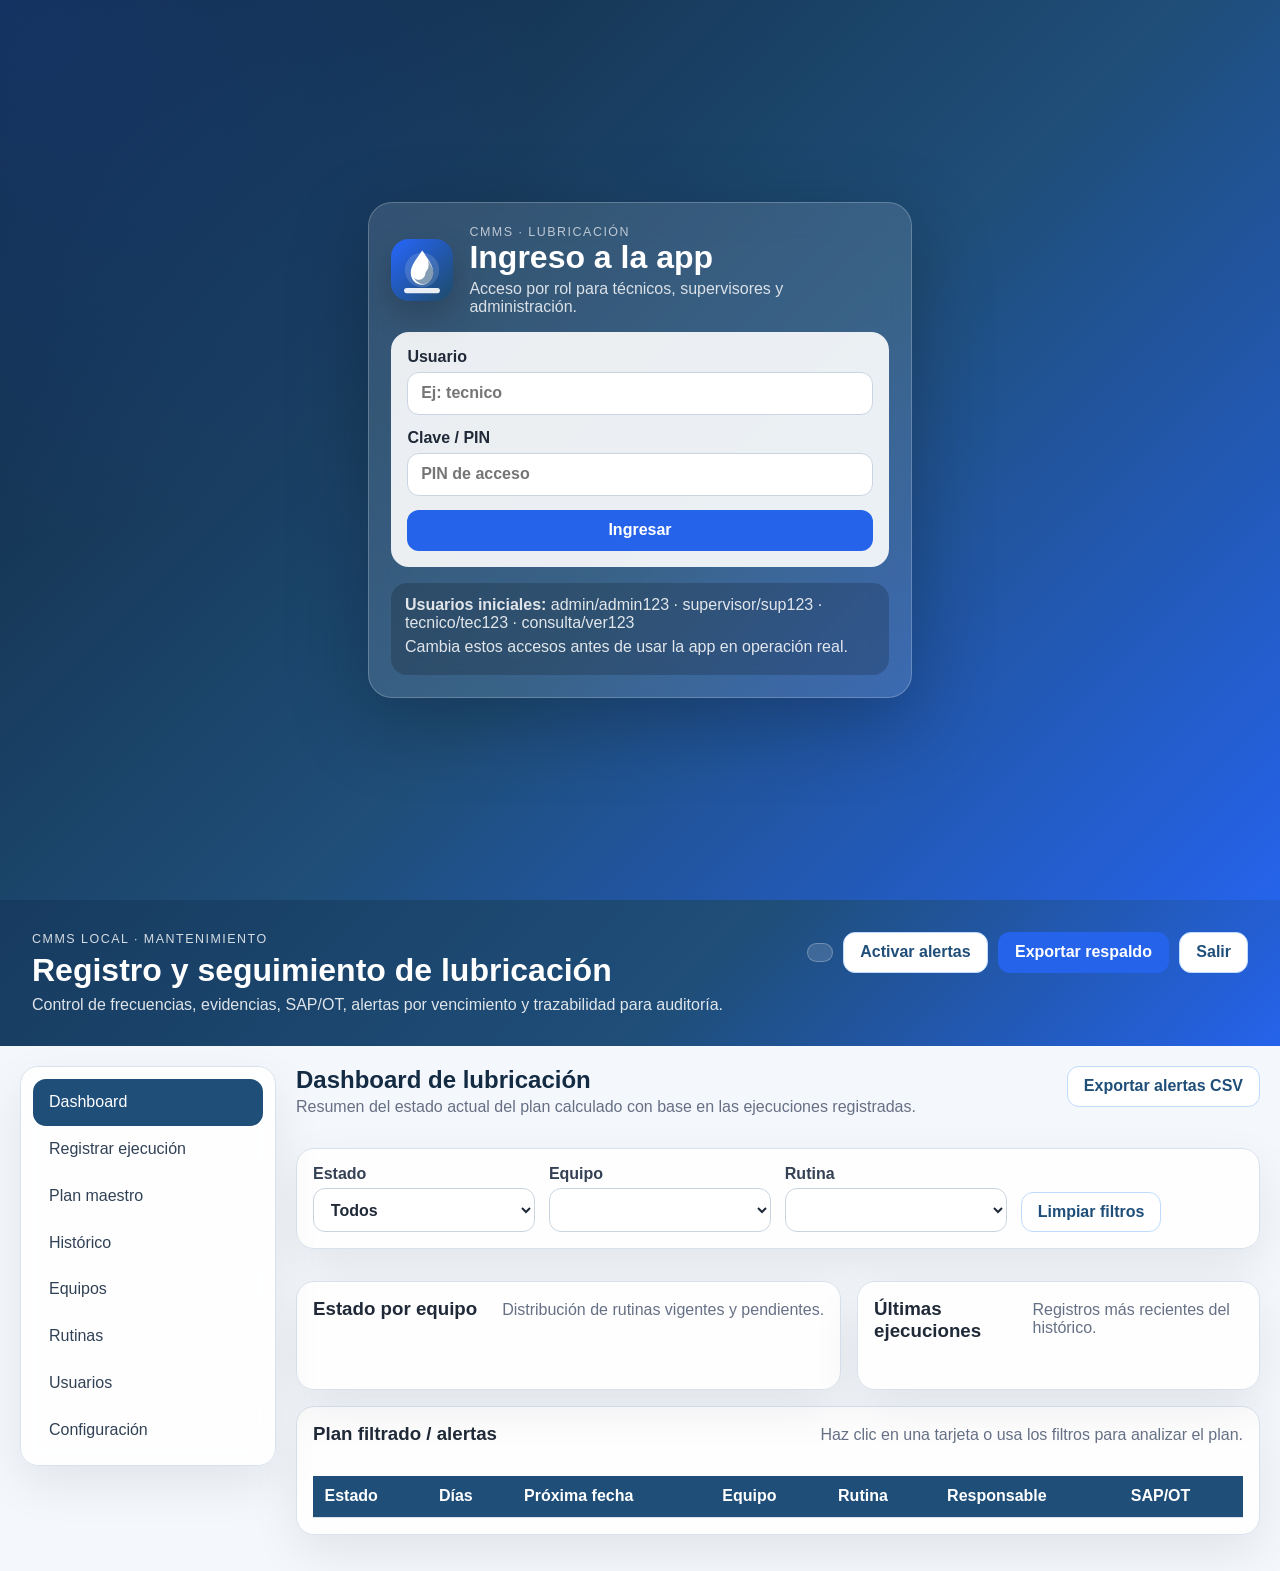
==== index.html @ 814bd956 "Add files via upload" ====
﻿<!doctype html>
<html lang="es">
<head>
  <meta charset="utf-8">
  <meta name="viewport" content="width=device-width, initial-scale=1">
  <title>CMMS Local - Lubricación de Equipos</title>
  <meta name="theme-color" content="#1f4e79">
  <meta name="apple-mobile-web-app-capable" content="yes">
  <meta name="apple-mobile-web-app-title" content="Lubricación">
  <link rel="manifest" href="./manifest.webmanifest?v=20260705-loginfix">
  <link rel="icon" href="./logo.svg" type="image/svg+xml">
  <link rel="stylesheet" href="./styles.css?v=20260705-loginfix">
</head>
<body>
  <section id="loginScreen" class="login-screen">
    <div class="login-card">
      <div class="login-brand">
        <img src="./logo.svg" alt="" width="62" height="62">
        <div>
          <p class="eyebrow">CMMS · Lubricación</p>
          <h1>Ingreso a la app</h1>
          <p>Acceso por rol para técnicos, supervisores y administración.</p>
        </div>
      </div>

      <form id="loginForm" class="login-form">
        <label>
          Usuario
          <input id="loginUser" type="text" autocomplete="username" placeholder="Ej: tecnico" required>
        </label>
        <label>
          Clave / PIN
          <input id="loginPin" type="password" autocomplete="current-password" placeholder="PIN de acceso" required>
        </label>
        <button class="btn btn-primary" type="submit">Ingresar</button>
      </form>

      <div class="login-help">
        <p><strong>Usuarios iniciales:</strong> admin/admin123 · supervisor/sup123 · tecnico/tec123 · consulta/ver123</p>
        <p>Cambia estos accesos antes de usar la app en operación real.</p>
      </div>
    </div>
  </section>

  <header class="app-header">
    <div>
      <p class="eyebrow">CMMS local · Mantenimiento</p>
      <h1>Registro y seguimiento de lubricación</h1>
      <p class="subtitle">Control de frecuencias, evidencias, SAP/OT, alertas por vencimiento y trazabilidad para auditoría.</p>
    </div>
    <div class="header-actions">
      <div id="currentUserBadge" class="user-badge"></div>
      <button id="btnInstallApp" class="btn btn-secondary hidden" type="button">Instalar app</button>
      <button id="btnNotify" class="btn btn-secondary" type="button">Activar alertas</button>
      <button id="btnExportJson" class="btn btn-primary" type="button">Exportar respaldo</button>
      <button id="btnLogout" class="btn btn-secondary" type="button">Salir</button>
    </div>
  </header>

  <main class="layout">
    <aside class="sidebar">
      <button class="nav-btn active" data-view="dashboard">Dashboard</button>
      <button class="nav-btn" data-view="registro">Registrar ejecución</button>
      <button class="nav-btn" data-view="plan">Plan maestro</button>
      <button class="nav-btn" data-view="historico">Histórico</button>
      <button class="nav-btn" data-view="equipos">Equipos</button>
      <button class="nav-btn" data-view="rutinas">Rutinas</button>
      <button class="nav-btn" data-view="usuarios">Usuarios</button>
      <button class="nav-btn" data-view="config">Configuración</button>
    </aside>

    <section class="content">
      <section id="dashboard" class="view active">
        <div class="section-title">
          <div>
            <h2>Dashboard de lubricación</h2>
            <p>Resumen del estado actual del plan calculado con base en las ejecuciones registradas.</p>
          </div>
          <button id="btnExportAlerts" class="btn btn-secondary" type="button">Exportar alertas CSV</button>
        </div>

        <div class="panel dashboard-filters">
          <label>
            Estado
            <select id="dashboardStatusFilter">
              <option value="">Todos</option>
              <option value="VENCIDO">Vencido</option>
              <option value="VENCE HOY">Vence hoy</option>
              <option value="PROXIMO">Próximo</option>
              <option value="VIGENTE">Vigente</option>
            </select>
          </label>
          <label>
            Equipo
            <select id="dashboardEquipmentFilter"></select>
          </label>
          <label>
            Rutina
            <select id="dashboardRoutineFilter"></select>
          </label>
          <div class="filter-actions">
            <button id="btnDashboardClear" class="btn btn-secondary" type="button">Limpiar filtros</button>
          </div>
        </div>

        <div class="cards" id="dashboardCards"></div>

        <div class="dashboard-grid">
          <div class="panel">
            <div class="panel-header">
              <h3>Estado por equipo</h3>
              <p>Distribución de rutinas vigentes y pendientes.</p>
            </div>
            <div id="equipmentChart" class="bar-chart"></div>
          </div>

          <div class="panel">
            <div class="panel-header">
              <h3>Últimas ejecuciones</h3>
              <p>Registros más recientes del histórico.</p>
            </div>
            <div id="recentRecords" class="recent-list"></div>
          </div>
        </div>

        <div class="panel">
          <div class="panel-header">
            <h3>Plan filtrado / alertas</h3>
            <p>Haz clic en una tarjeta o usa los filtros para analizar el plan.</p>
          </div>
          <div class="table-wrap">
            <table>
              <thead>
                <tr>
                  <th>Estado</th>
                  <th>Días</th>
                  <th>Próxima fecha</th>
                  <th>Equipo</th>
                  <th>Rutina</th>
                  <th>Responsable</th>
                  <th>SAP/OT</th>
                </tr>
              </thead>
              <tbody id="alertsTable"></tbody>
            </table>
          </div>
        </div>
      </section>

      <section id="registro" class="view">
        <div class="section-title">
          <div>
            <h2>Registrar ejecución</h2>
            <p>Registro rápido por turno. Si la actividad fue urgente, dejar el ID local y luego conciliar con SAP.</p>
          </div>
        </div>

        <form id="executionForm" class="form-grid panel">
          <label>
            Equipo
            <select id="recordEquipment" required></select>
          </label>
          <label>
            Rutina
            <select id="recordRoutine" required></select>
          </label>
          <label>
            Fecha ejecución
            <input id="recordDate" type="date" required>
          </label>
          <label>
            Hora
            <input id="recordTime" type="time">
          </label>
          <label>
            Turno
            <select id="recordShift">
              <option>Turno 1</option>
              <option>Turno 2</option>
              <option>Turno 3</option>
            </select>
          </label>
          <label>
            Técnico
            <input id="recordTechnician" type="text" placeholder="Nombre del técnico">
          </label>
          <label>
            Estado ejecución
            <select id="recordStatus">
              <option>Ejecutado</option>
              <option>Parcial</option>
              <option>No ejecutado</option>
              <option>Reprogramado</option>
            </select>
          </label>
          <label>
            Horómetro
            <input id="recordHourmeter" type="number" min="0" step="0.1" placeholder="Opcional">
          </label>
          <label>
            Lubricante / aceite
            <input id="recordLubricant" type="text" placeholder="Ej: Nevastane XS 80">
          </label>
          <label>
            Cantidad aplicada
            <input id="recordQuantity" type="text" placeholder="Ej: 20 g / punto">
          </label>
          <label>
            Equipo detenido / LOTO
            <select id="recordLoto">
              <option>Sí</option>
              <option>No</option>
              <option>No aplica</option>
            </select>
          </label>
          <label>
            Condición aceite
            <select id="recordOilCondition">
              <option>No aplica</option>
              <option>Normal</option>
              <option>Bajo nivel</option>
              <option>Contaminado</option>
              <option>Con fuga</option>
              <option>Requiere cambio</option>
            </select>
          </label>
          <label>
            Aviso SAP
            <input id="recordSapNotice" type="text" placeholder="Aviso SAP">
          </label>
          <label>
            OT SAP
            <input id="recordSapOrder" type="text" placeholder="Orden SAP">
          </label>
          <label>
            Evidencia / foto
            <input id="recordEvidence" type="text" placeholder="Ruta, link o nombre de archivo">
          </label>
          <label>
            Supervisor
            <input id="recordSupervisor" type="text" placeholder="Nombre supervisor">
          </label>
          <label class="span-2">
            Hallazgos
            <textarea id="recordFindings" rows="3" placeholder="Condición encontrada, fugas, ruido, temperatura, vibración, suciedad, acceso, etc."></textarea>
          </label>
          <label class="span-2">
            Acción correctiva / observaciones
            <textarea id="recordAction" rows="3" placeholder="Acción realizada, recomendación, repuesto requerido o justificación si no se ejecutó."></textarea>
          </label>
          <div class="form-actions span-2">
            <button class="btn btn-primary" type="submit">Guardar registro</button>
            <button id="btnClearRecord" class="btn btn-secondary" type="button">Limpiar</button>
          </div>
        </form>
      </section>

      <section id="plan" class="view">
        <div class="section-title">
          <div>
            <h2>Plan maestro y alertas</h2>
            <p>La app cruza todos los equipos activos con las rutinas aplicables y calcula vencimientos.</p>
          </div>
          <div class="inline-actions">
            <select id="planStatusFilter">
              <option value="">Todos los estados</option>
              <option value="VENCIDO">Vencido</option>
              <option value="VENCE HOY">Vence hoy</option>
              <option value="PROXIMO">Próximo</option>
              <option value="VIGENTE">Vigente</option>
            </select>
            <button id="btnExportPlan" class="btn btn-secondary" type="button">Exportar plan CSV</button>
          </div>
        </div>

        <div class="table-wrap panel">
          <table>
            <thead>
              <tr>
                <th>Estado</th>
                <th>Días</th>
                <th>Equipo</th>
                <th>Familia</th>
                <th>Rutina</th>
                <th>Frecuencia</th>
                <th>Última ejecución</th>
                <th>Próxima fecha</th>
                <th>Procedimiento</th>
                <th>Responsable</th>
              </tr>
            </thead>
            <tbody id="planTable"></tbody>
          </table>
        </div>
      </section>

      <section id="historico" class="view">
        <div class="section-title">
          <div>
            <h2>Histórico de ejecuciones</h2>
            <p>Bitácora trazable para análisis, auditoría y conciliación con SAP.</p>
          </div>
          <button id="btnExportRecords" class="btn btn-secondary" type="button">Exportar histórico CSV</button>
        </div>
        <div class="table-wrap panel">
          <table>
            <thead>
              <tr>
                <th>ID</th>
                <th>Fecha</th>
                <th>Equipo</th>
                <th>Rutina</th>
                <th>Estado</th>
                <th>Turno</th>
                <th>Técnico</th>
                <th>SAP</th>
                <th>Hallazgos</th>
                <th></th>
              </tr>
            </thead>
            <tbody id="recordsTable"></tbody>
          </table>
        </div>
      </section>

      <section id="equipos" class="view">
        <div class="section-title">
          <div>
            <h2>Equipos</h2>
            <p>Lista maestra local. Puede alinearse después con códigos SAP, centros de costo y sistemas/subsistemas.</p>
          </div>
        </div>

        <form id="equipmentForm" class="form-grid panel">
          <input id="equipmentId" type="hidden">
          <label>
            Código equipo
            <input id="equipmentCode" type="text" required placeholder="Ej: 30M001">
          </label>
          <label>
            Nombre
            <input id="equipmentName" type="text" required placeholder="Ej: Centrífuga horizontal">
          </label>
          <label>
            Área
            <input id="equipmentArea" type="text" placeholder="Ej: Hipocalcio">
          </label>
          <label>
            Sistema
            <input id="equipmentSystem" type="text" placeholder="Ej: Centrifugación">
          </label>
          <label>
            Subsistema
            <input id="equipmentSubsystem" type="text" placeholder="Ej: Decantación">
          </label>
          <label>
            Familia
            <select id="equipmentFamily">
              <option>Centrífugas</option>
              <option>Bombas</option>
              <option>Chillers</option>
              <option>Compresores</option>
              <option>Empaque</option>
              <option>Motores</option>
              <option>General</option>
            </select>
          </label>
          <label>
            Criticidad
            <select id="equipmentCriticality">
              <option>Alta</option>
              <option>Media</option>
              <option>Baja</option>
            </select>
          </label>
          <label>
            Centro de costo
            <input id="equipmentCostCenter" type="text" placeholder="Ej: CC-01">
          </label>
          <div class="form-actions span-2">
            <button class="btn btn-primary" type="submit">Guardar equipo</button>
            <button id="btnClearEquipment" class="btn btn-secondary" type="button">Nuevo equipo</button>
          </div>
        </form>

        <div class="table-wrap panel">
          <table>
            <thead>
              <tr>
                <th>Código</th>
                <th>Nombre</th>
                <th>Área</th>
                <th>Familia</th>
                <th>Criticidad</th>
                <th>Centro costo</th>
                <th></th>
              </tr>
            </thead>
            <tbody id="equipmentTable"></tbody>
          </table>
        </div>
      </section>

      <section id="rutinas" class="view">
        <div class="section-title">
          <div>
            <h2>Rutinas</h2>
            <p>Define frecuencias por familia de equipo. Las rutinas de centrífugas ya quedan precargadas.</p>
          </div>
        </div>

        <form id="routineForm" class="form-grid panel">
          <input id="routineId" type="hidden">
          <label>
            Código rutina
            <input id="routineCode" type="text" required placeholder="Ej: R1">
          </label>
          <label>
            Nombre
            <input id="routineName" type="text" required placeholder="Ej: Rutina 1">
          </label>
          <label>
            Aplica a familia
            <select id="routineScope">
              <option>Todos</option>
              <option>Centrífugas</option>
              <option>Bombas</option>
              <option>Chillers</option>
              <option>Compresores</option>
              <option>Empaque</option>
              <option>Motores</option>
              <option>General</option>
            </select>
          </label>
          <label>
            Frecuencia días
            <input id="routineFrequency" type="number" min="1" required placeholder="Ej: 30">
          </label>
          <label>
            Frecuencia texto
            <input id="routineFrequencyText" type="text" placeholder="Ej: Mensual">
          </label>
          <label>
            Responsable
            <input id="routineResponsible" type="text" placeholder="Ej: Técnico mecánico">
          </label>
          <label>
            Lubricante / aceite
            <input id="routineLubricant" type="text" placeholder="Ej: Nevastane XS 80">
          </label>
          <label>
            Requiere LOTO
            <select id="routineLoto">
              <option>Sí</option>
              <option>No</option>
              <option>Según condición</option>
            </select>
          </label>
          <label class="span-2">
            Actividad
            <textarea id="routineDescription" rows="3" placeholder="Descripción técnica de la rutina"></textarea>
          </label>
          <label class="span-2">
            Procedimiento / referencia
            <input id="routineProcedure" type="text" placeholder="Procedimiento, manual o estándar">
          </label>
          <div class="form-actions span-2">
            <button class="btn btn-primary" type="submit">Guardar rutina</button>
            <button id="btnClearRoutine" class="btn btn-secondary" type="button">Nueva rutina</button>
          </div>
        </form>

        <div class="table-wrap panel">
          <table>
            <thead>
              <tr>
                <th>Código</th>
                <th>Rutina</th>
                <th>Aplica a</th>
                <th>Frecuencia</th>
                <th>Lubricante</th>
                <th>Procedimiento</th>
                <th></th>
              </tr>
            </thead>
            <tbody id="routinesTable"></tbody>
          </table>
        </div>
      </section>

      <section id="usuarios" class="view">
        <div class="section-title">
          <div>
            <h2>Usuarios y permisos</h2>
            <p>Alta de técnicos, supervisores y perfiles de consulta. Esta gestión es local para esta versión.</p>
          </div>
        </div>

        <div class="permissions-grid">
          <article class="panel">
            <h3>Administrador</h3>
            <p>Acceso total: usuarios, configuración, equipos, rutinas, registros, exportaciones e importaciones.</p>
          </article>
          <article class="panel">
            <h3>Supervisor</h3>
            <p>Puede registrar, revisar histórico, exportar reportes y dar seguimiento al plan.</p>
          </article>
          <article class="panel">
            <h3>Técnico</h3>
            <p>Puede registrar ejecuciones, consultar dashboard y revisar el plan asignado.</p>
          </article>
          <article class="panel">
            <h3>Consulta</h3>
            <p>Solo lectura para auditoría, gerencia o revisión de indicadores.</p>
          </article>
        </div>

        <form id="userForm" class="form-grid panel">
          <input id="userId" type="hidden">
          <label>
            Nombre
            <input id="userName" type="text" required placeholder="Nombre completo">
          </label>
          <label>
            Usuario
            <input id="userUsername" type="text" required placeholder="Ej: jperez">
          </label>
          <label>
            Rol
            <select id="userRole">
              <option value="admin">Administrador</option>
              <option value="supervisor">Supervisor</option>
              <option value="tecnico">Técnico</option>
              <option value="consulta">Consulta</option>
            </select>
          </label>
          <label>
            PIN / clave
            <input id="userPin" type="text" required placeholder="PIN temporal">
          </label>
          <label>
            Estado
            <select id="userActive">
              <option value="true">Activo</option>
              <option value="false">Inactivo</option>
            </select>
          </label>
          <label>
            Turno / observación
            <input id="userNote" type="text" placeholder="Ej: Turno 1 / mecánico">
          </label>
          <div class="form-actions span-2">
            <button class="btn btn-primary" type="submit">Guardar usuario</button>
            <button id="btnClearUser" class="btn btn-secondary" type="button">Nuevo usuario</button>
          </div>
        </form>

        <div class="table-wrap panel">
          <table>
            <thead>
              <tr>
                <th>Nombre</th>
                <th>Usuario</th>
                <th>Rol</th>
                <th>Estado</th>
                <th>Observación</th>
                <th></th>
              </tr>
            </thead>
            <tbody id="usersTable"></tbody>
          </table>
        </div>
      </section>

      <section id="config" class="view">
        <div class="section-title">
          <div>
            <h2>Configuración y respaldo</h2>
            <p>Parámetros generales del control local.</p>
          </div>
        </div>

        <form id="configForm" class="form-grid panel">
          <label>
            Fecha base si no hay registros
            <input id="configBaseDate" type="date">
          </label>
          <label>
            Días de prealerta
            <input id="configPrealert" type="number" min="1" max="60">
          </label>
          <label>
            Planta / área
            <input id="configSite" type="text">
          </label>
          <label>
            Sistema maestro
            <input id="configMaster" type="text" placeholder="SAP">
          </label>
          <div class="form-actions span-2">
            <button class="btn btn-primary" type="submit">Guardar configuración</button>
          </div>
        </form>

        <div class="panel">
          <div class="panel-header">
            <h3>Respaldo / restauración</h3>
            <p>Útil para mover información entre equipos o guardar evidencia mensual.</p>
          </div>
          <div class="inline-actions">
            <button id="btnExportJson2" class="btn btn-secondary" type="button">Exportar JSON</button>
            <label class="file-btn">
              Importar JSON
              <input id="importJson" type="file" accept=".json,application/json">
            </label>
            <button id="btnSeedDemo" class="btn btn-danger" type="button">Cargar datos del Excel actualizado</button>
          </div>
          <p class="note">Nota: esta versión guarda en el navegador. Para operación multiusuario de planta conviene pasarla a servidor con base de datos y usuarios.</p>
        </div>
      </section>
    </section>
  </main>

  <div id="toast" class="toast" role="status"></div>
  <script src="./app.js?v=20260705-loginfix"></script>
  <script>
    // Respaldo de ingreso: si una versión anterior del JS quedó en caché o falla antes de enlazar el formulario,
    // este bloque permite desbloquear la app con los usuarios iniciales.
    (() => {
      const users = {
        admin: { id: "USR-ADMIN", name: "Administrador", username: "admin", pin: "admin123", role: "admin" },
        supervisor: { id: "USR-SUPERVISOR", name: "Supervisor mantenimiento", username: "supervisor", pin: "sup123", role: "supervisor" },
        tecnico: { id: "USR-TECNICO", name: "Técnico de turno", username: "tecnico", pin: "tec123", role: "tecnico" },
        consulta: { id: "USR-CONSULTA", name: "Usuario consulta", username: "consulta", pin: "ver123", role: "consulta" },
      };
      const form = document.getElementById("loginForm");
      if (!form || form.dataset.fallbackBound === "true") return;
      form.dataset.fallbackBound = "true";
      form.addEventListener("submit", (event) => {
        const username = document.getElementById("loginUser")?.value.trim().toLowerCase();
        const pin = document.getElementById("loginPin")?.value.trim();
        const user = users[username];
        if (!user || user.pin !== pin) return;
        localStorage.setItem("cmms_lubricacion_session_v1", user.id);
        document.body.classList.remove("locked");
        document.getElementById("loginScreen")?.classList.add("hidden");
        const badge = document.getElementById("currentUserBadge");
        if (badge && !badge.textContent) badge.textContent = `${user.name} · ${user.role}`;
      }, true);
    })();
  </script>
</body>
</html>
---- styles.css ----
:root {
  --bg: #f4f7fb;
  --panel: #ffffff;
  --text: #1f2937;
  --muted: #667085;
  --blue: #1f4e79;
  --blue-2: #2563eb;
  --line: #d9e2ec;
  --green: #16803c;
  --green-bg: #e7f6eb;
  --amber: #a66300;
  --amber-bg: #fff4d6;
  --red: #b42318;
  --red-bg: #ffe7e5;
  --gray-bg: #eef2f6;
  --shadow: 0 18px 48px rgba(15, 23, 42, 0.08);
  --radius: 18px;
}

* {
  box-sizing: border-box;
}

body {
  margin: 0;
  font-family: Calibri, "Segoe UI", Arial, sans-serif;
  color: var(--text);
  background:
    radial-gradient(circle at top left, rgba(37, 99, 235, 0.12), transparent 30rem),
    linear-gradient(180deg, #eef5ff 0%, var(--bg) 22rem);
}

body.locked .app-header,
body.locked .layout {
  display: none;
}

.hidden {
  display: none !important;
}

.login-screen {
  min-height: 100vh;
  display: grid;
  place-items: center;
  padding: 1rem;
  background:
    radial-gradient(circle at top left, rgba(37, 99, 235, 0.22), transparent 34rem),
    linear-gradient(135deg, #0f253b, #1f4e79 55%, #2563eb);
}

.login-card {
  width: min(34rem, 100%);
  padding: 1.4rem;
  border: 1px solid rgba(255, 255, 255, 0.22);
  border-radius: 24px;
  color: white;
  background: rgba(255, 255, 255, 0.12);
  box-shadow: 0 24px 80px rgba(0, 0, 0, 0.25);
  backdrop-filter: blur(18px);
}

.login-brand {
  display: flex;
  gap: 1rem;
  align-items: center;
  margin-bottom: 1rem;
}

.login-brand img {
  flex: 0 0 auto;
  border-radius: 18px;
  box-shadow: 0 12px 32px rgba(0, 0, 0, 0.2);
}

.login-brand h1 {
  margin-bottom: 0.25rem;
}

.login-brand p {
  margin-bottom: 0;
  color: rgba(255, 255, 255, 0.82);
}

.login-form {
  display: grid;
  gap: 0.9rem;
  padding: 1rem;
  border-radius: 18px;
  background: rgba(255, 255, 255, 0.9);
}

.login-form label {
  color: #1f2937;
}

.login-help {
  margin-top: 1rem;
  padding: 0.85rem;
  border-radius: 16px;
  color: rgba(255, 255, 255, 0.86);
  background: rgba(0, 0, 0, 0.18);
}

.login-help p {
  margin-bottom: 0.35rem;
}

.user-badge {
  max-width: 18rem;
  padding: 0.55rem 0.75rem;
  border: 1px solid rgba(255, 255, 255, 0.25);
  border-radius: 999px;
  color: white;
  background: rgba(255, 255, 255, 0.14);
  font-weight: 700;
}

button,
input,
select,
textarea {
  font: inherit;
}

.app-header {
  display: flex;
  align-items: flex-start;
  justify-content: space-between;
  gap: 1rem;
  padding: 2rem;
  color: white;
  background: linear-gradient(135deg, #173b5f, #1f4e79 55%, #2563eb);
}

.eyebrow {
  margin: 0 0 0.35rem;
  letter-spacing: 0.12em;
  text-transform: uppercase;
  font-size: 0.78rem;
  opacity: 0.82;
}

h1,
h2,
h3,
p {
  margin-top: 0;
}

h1 {
  margin-bottom: 0.45rem;
  font-size: clamp(1.65rem, 2.5vw, 2.45rem);
}

.subtitle {
  max-width: 52rem;
  margin-bottom: 0;
  color: rgba(255, 255, 255, 0.86);
}

.header-actions,
.inline-actions,
.form-actions {
  display: flex;
  flex-wrap: wrap;
  gap: 0.65rem;
  align-items: center;
}

.layout {
  display: grid;
  grid-template-columns: 16rem minmax(0, 1fr);
  gap: 1.25rem;
  padding: 1.25rem;
}

.sidebar {
  position: sticky;
  top: 1.25rem;
  align-self: start;
  padding: 0.75rem;
  border: 1px solid var(--line);
  border-radius: var(--radius);
  background: rgba(255, 255, 255, 0.88);
  box-shadow: var(--shadow);
  backdrop-filter: blur(10px);
}

.nav-btn {
  width: 100%;
  padding: 0.9rem 1rem;
  border: 0;
  border-radius: 13px;
  color: #314155;
  background: transparent;
  text-align: left;
  cursor: pointer;
}

.nav-btn:hover {
  background: #eef5ff;
}

.nav-btn.active {
  color: white;
  background: var(--blue);
}

.content {
  min-width: 0;
}

.view {
  display: none;
}

.view.active {
  display: block;
}

.section-title {
  display: flex;
  justify-content: space-between;
  gap: 1rem;
  align-items: flex-start;
  margin-bottom: 1rem;
}

.section-title h2 {
  margin-bottom: 0.25rem;
  color: #142b44;
}

.section-title p,
.panel-header p,
.note {
  color: var(--muted);
}

.panel {
  margin-bottom: 1rem;
  padding: 1rem;
  border: 1px solid var(--line);
  border-radius: var(--radius);
  background: rgba(255, 255, 255, 0.94);
  box-shadow: var(--shadow);
}

.panel-header {
  display: flex;
  justify-content: space-between;
  gap: 1rem;
  align-items: baseline;
  margin-bottom: 0.75rem;
}

.cards {
  display: grid;
  grid-template-columns: repeat(5, minmax(10rem, 1fr));
  gap: 0.85rem;
  margin-bottom: 1rem;
}

.card {
  padding: 1rem;
  border: 1px solid var(--line);
  border-radius: var(--radius);
  background: white;
  box-shadow: var(--shadow);
}

.card.clickable {
  cursor: pointer;
}

.card.clickable:hover {
  transform: translateY(-2px);
}

.card.active-filter {
  outline: 3px solid rgba(37, 99, 235, 0.35);
}

.card p {
  margin-bottom: 0.35rem;
  color: var(--muted);
  font-size: 0.92rem;
}

.card strong {
  display: block;
  font-size: 1.9rem;
  line-height: 1.1;
}

.card small {
  display: block;
  margin-top: 0.35rem;
  color: var(--muted);
}

.card.red {
  border-color: #fecaca;
  background: var(--red-bg);
}

.card.amber {
  border-color: #fde68a;
  background: var(--amber-bg);
}

.card.green {
  border-color: #bbf7d0;
  background: var(--green-bg);
}

.card.blue {
  border-color: #bfdbfe;
  background: #e8f1ff;
}

.btn,
.file-btn {
  display: inline-flex;
  align-items: center;
  justify-content: center;
  min-height: 2.45rem;
  padding: 0.65rem 1rem;
  border: 1px solid transparent;
  border-radius: 12px;
  font-weight: 700;
  text-decoration: none;
  cursor: pointer;
  transition: 0.15s ease;
}

.btn:hover,
.file-btn:hover {
  transform: translateY(-1px);
}

.btn-primary {
  color: white;
  background: var(--blue-2);
}

.btn-secondary,
.file-btn {
  color: var(--blue);
  border-color: #bfdbfe;
  background: white;
}

.btn-danger {
  color: white;
  background: var(--red);
}

.file-btn input {
  display: none;
}

.table-wrap {
  overflow: auto;
}

table {
  width: 100%;
  border-collapse: collapse;
  min-width: 52rem;
}

th,
td {
  padding: 0.72rem;
  border-bottom: 1px solid var(--line);
  text-align: left;
  vertical-align: top;
}

th {
  position: sticky;
  top: 0;
  z-index: 1;
  color: white;
  background: var(--blue);
  white-space: nowrap;
}

tr:hover td {
  background: #f8fbff;
}

.badge {
  display: inline-flex;
  align-items: center;
  min-height: 1.65rem;
  padding: 0.25rem 0.6rem;
  border-radius: 999px;
  font-size: 0.82rem;
  font-weight: 800;
  white-space: nowrap;
}

.badge.red {
  color: var(--red);
  background: var(--red-bg);
}

.badge.amber {
  color: var(--amber);
  background: var(--amber-bg);
}

.badge.green {
  color: var(--green);
  background: var(--green-bg);
}

.badge.gray {
  color: #475467;
  background: var(--gray-bg);
}

.form-grid {
  display: grid;
  grid-template-columns: repeat(2, minmax(0, 1fr));
  gap: 0.9rem;
}

.dashboard-filters {
  display: grid;
  grid-template-columns: repeat(4, minmax(10rem, 1fr));
  gap: 0.85rem;
  align-items: end;
}

.filter-actions {
  display: flex;
  align-items: end;
}

.dashboard-grid {
  display: grid;
  grid-template-columns: minmax(0, 1.15fr) minmax(18rem, 0.85fr);
  gap: 1rem;
}

.bar-chart {
  display: grid;
  gap: 0.75rem;
}

.bar-row {
  display: grid;
  grid-template-columns: 6rem minmax(8rem, 1fr) 5rem;
  gap: 0.65rem;
  align-items: center;
}

.bar-label {
  font-weight: 800;
}

.bar-track {
  height: 1rem;
  overflow: hidden;
  border-radius: 999px;
  background: #e5eaf1;
}

.bar-fill {
  height: 100%;
  min-width: 0.25rem;
  border-radius: inherit;
  background: linear-gradient(90deg, #16a34a, #2563eb);
}

.bar-fill.warning {
  background: linear-gradient(90deg, #f59e0b, #dc2626);
}

.bar-value {
  color: var(--muted);
  text-align: right;
}

.recent-list {
  display: grid;
  gap: 0.65rem;
}

.recent-item {
  padding: 0.7rem;
  border: 1px solid var(--line);
  border-radius: 14px;
  background: #f8fbff;
}

.recent-item strong {
  display: block;
}

.recent-item small {
  color: var(--muted);
}

.permissions-grid {
  display: grid;
  grid-template-columns: repeat(4, minmax(12rem, 1fr));
  gap: 0.85rem;
}

.permissions-grid .panel {
  margin-bottom: 0;
}

label {
  display: grid;
  gap: 0.35rem;
  color: #344054;
  font-weight: 700;
}

input,
select,
textarea {
  width: 100%;
  padding: 0.72rem 0.8rem;
  border: 1px solid #cbd5e1;
  border-radius: 12px;
  color: var(--text);
  background: white;
}

textarea {
  resize: vertical;
}

.span-2 {
  grid-column: span 2;
}

.row-actions {
  display: flex;
  gap: 0.4rem;
}

.mini-btn {
  padding: 0.35rem 0.55rem;
  border: 1px solid #cbd5e1;
  border-radius: 9px;
  color: #334155;
  background: white;
  cursor: pointer;
}

.mini-btn.danger {
  color: var(--red);
}

.toast {
  position: fixed;
  right: 1rem;
  bottom: 1rem;
  display: none;
  max-width: min(28rem, calc(100vw - 2rem));
  padding: 0.85rem 1rem;
  border-radius: 14px;
  color: white;
  background: #111827;
  box-shadow: var(--shadow);
}

.toast.show {
  display: block;
}

.note {
  margin-top: 1rem;
  margin-bottom: 0;
}

@media (max-width: 1100px) {
  .layout {
    grid-template-columns: 1fr;
  }

  .sidebar {
    position: static;
    display: grid;
    grid-template-columns: repeat(3, 1fr);
  }

  .cards {
    grid-template-columns: repeat(2, minmax(10rem, 1fr));
  }

  .dashboard-filters,
  .dashboard-grid,
  .permissions-grid {
    grid-template-columns: 1fr;
  }
}

@media (max-width: 720px) {
  .app-header,
  .section-title,
  .panel-header {
    flex-direction: column;
  }

  .layout {
    padding: 0.75rem;
  }

  .sidebar {
    grid-template-columns: 1fr;
  }

  .cards,
  .form-grid,
  .dashboard-filters {
    grid-template-columns: 1fr;
  }

  .span-2 {
    grid-column: span 1;
  }
}
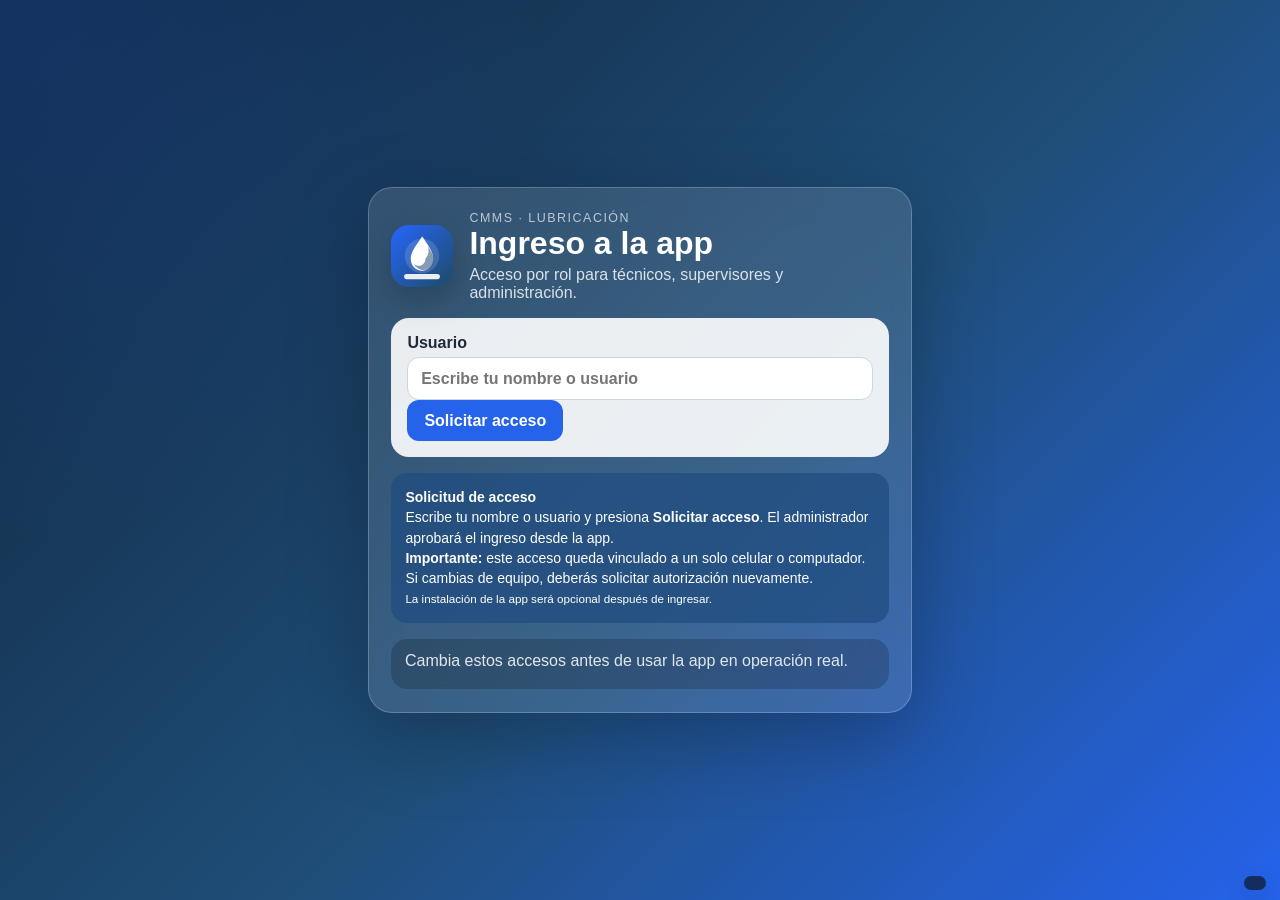
==== commit 078b4cdc: "Update index.html" ====
--- a/index.html
+++ b/index.html
@@ -1,654 +1,655 @@
-﻿<!doctype html>
-<html lang="es">
-<head>
-  <meta charset="utf-8">
-  <meta name="viewport" content="width=device-width, initial-scale=1">
-  <title>CMMS Local - Lubricación de Equipos</title>
-  <meta name="theme-color" content="#1f4e79">
-  <meta name="apple-mobile-web-app-capable" content="yes">
-  <meta name="apple-mobile-web-app-title" content="Lubricación">
-  <link rel="manifest" href="./manifest.webmanifest?v=20260705-loginfix">
-  <link rel="icon" href="./logo.svg" type="image/svg+xml">
-  <link rel="stylesheet" href="./styles.css?v=20260705-loginfix">
-</head>
-<body>
-  <section id="loginScreen" class="login-screen">
-    <div class="login-card">
-      <div class="login-brand">
-        <img src="./logo.svg" alt="" width="62" height="62">
-        <div>
-          <p class="eyebrow">CMMS · Lubricación</p>
-          <h1>Ingreso a la app</h1>
-          <p>Acceso por rol para técnicos, supervisores y administración.</p>
-        </div>
-      </div>
-
-      <form id="loginForm" class="login-form">
-        <label>
-          Usuario
-          <input id="loginUser" type="text" autocomplete="username" placeholder="Ej: tecnico" required>
-        </label>
-        <label>
-          Clave / PIN
-          <input id="loginPin" type="password" autocomplete="current-password" placeholder="PIN de acceso" required>
-        </label>
-        <button class="btn btn-primary" type="submit">Ingresar</button>
-      </form>
-
-      <div class="login-help">
-        <p><strong>Usuarios iniciales:</strong> admin/admin123 · supervisor/sup123 · tecnico/tec123 · consulta/ver123</p>
-        <p>Cambia estos accesos antes de usar la app en operación real.</p>
-      </div>
-    </div>
-  </section>
-
-  <header class="app-header">
-    <div>
-      <p class="eyebrow">CMMS local · Mantenimiento</p>
-      <h1>Registro y seguimiento de lubricación</h1>
-      <p class="subtitle">Control de frecuencias, evidencias, SAP/OT, alertas por vencimiento y trazabilidad para auditoría.</p>
-    </div>
-    <div class="header-actions">
-      <div id="currentUserBadge" class="user-badge"></div>
-      <button id="btnInstallApp" class="btn btn-secondary hidden" type="button">Instalar app</button>
-      <button id="btnNotify" class="btn btn-secondary" type="button">Activar alertas</button>
-      <button id="btnExportJson" class="btn btn-primary" type="button">Exportar respaldo</button>
-      <button id="btnLogout" class="btn btn-secondary" type="button">Salir</button>
-    </div>
-  </header>
-
-  <main class="layout">
-    <aside class="sidebar">
-      <button class="nav-btn active" data-view="dashboard">Dashboard</button>
-      <button class="nav-btn" data-view="registro">Registrar ejecución</button>
-      <button class="nav-btn" data-view="plan">Plan maestro</button>
-      <button class="nav-btn" data-view="historico">Histórico</button>
-      <button class="nav-btn" data-view="equipos">Equipos</button>
-      <button class="nav-btn" data-view="rutinas">Rutinas</button>
-      <button class="nav-btn" data-view="usuarios">Usuarios</button>
-      <button class="nav-btn" data-view="config">Configuración</button>
-    </aside>
-
-    <section class="content">
-      <section id="dashboard" class="view active">
-        <div class="section-title">
-          <div>
-            <h2>Dashboard de lubricación</h2>
-            <p>Resumen del estado actual del plan calculado con base en las ejecuciones registradas.</p>
-          </div>
-          <button id="btnExportAlerts" class="btn btn-secondary" type="button">Exportar alertas CSV</button>
-        </div>
-
-        <div class="panel dashboard-filters">
-          <label>
-            Estado
-            <select id="dashboardStatusFilter">
-              <option value="">Todos</option>
-              <option value="VENCIDO">Vencido</option>
-              <option value="VENCE HOY">Vence hoy</option>
-              <option value="PROXIMO">Próximo</option>
-              <option value="VIGENTE">Vigente</option>
-            </select>
-          </label>
-          <label>
-            Equipo
-            <select id="dashboardEquipmentFilter"></select>
-          </label>
-          <label>
-            Rutina
-            <select id="dashboardRoutineFilter"></select>
-          </label>
-          <div class="filter-actions">
-            <button id="btnDashboardClear" class="btn btn-secondary" type="button">Limpiar filtros</button>
-          </div>
-        </div>
-
-        <div class="cards" id="dashboardCards"></div>
-
-        <div class="dashboard-grid">
-          <div class="panel">
-            <div class="panel-header">
-              <h3>Estado por equipo</h3>
-              <p>Distribución de rutinas vigentes y pendientes.</p>
-            </div>
-            <div id="equipmentChart" class="bar-chart"></div>
-          </div>
-
-          <div class="panel">
-            <div class="panel-header">
-              <h3>Últimas ejecuciones</h3>
-              <p>Registros más recientes del histórico.</p>
-            </div>
-            <div id="recentRecords" class="recent-list"></div>
-          </div>
-        </div>
-
-        <div class="panel">
-          <div class="panel-header">
-            <h3>Plan filtrado / alertas</h3>
-            <p>Haz clic en una tarjeta o usa los filtros para analizar el plan.</p>
-          </div>
-          <div class="table-wrap">
-            <table>
-              <thead>
-                <tr>
-                  <th>Estado</th>
-                  <th>Días</th>
-                  <th>Próxima fecha</th>
-                  <th>Equipo</th>
-                  <th>Rutina</th>
-                  <th>Responsable</th>
-                  <th>SAP/OT</th>
-                </tr>
-              </thead>
-              <tbody id="alertsTable"></tbody>
-            </table>
-          </div>
-        </div>
-      </section>
-
-      <section id="registro" class="view">
-        <div class="section-title">
-          <div>
-            <h2>Registrar ejecución</h2>
-            <p>Registro rápido por turno. Si la actividad fue urgente, dejar el ID local y luego conciliar con SAP.</p>
-          </div>
-        </div>
-
-        <form id="executionForm" class="form-grid panel">
-          <label>
-            Equipo
-            <select id="recordEquipment" required></select>
-          </label>
-          <label>
-            Rutina
-            <select id="recordRoutine" required></select>
-          </label>
-          <label>
-            Fecha ejecución
-            <input id="recordDate" type="date" required>
-          </label>
-          <label>
-            Hora
-            <input id="recordTime" type="time">
-          </label>
-          <label>
-            Turno
-            <select id="recordShift">
-              <option>Turno 1</option>
-              <option>Turno 2</option>
-              <option>Turno 3</option>
-            </select>
-          </label>
-          <label>
-            Técnico
-            <input id="recordTechnician" type="text" placeholder="Nombre del técnico">
-          </label>
-          <label>
-            Estado ejecución
-            <select id="recordStatus">
-              <option>Ejecutado</option>
-              <option>Parcial</option>
-              <option>No ejecutado</option>
-              <option>Reprogramado</option>
-            </select>
-          </label>
-          <label>
-            Horómetro
-            <input id="recordHourmeter" type="number" min="0" step="0.1" placeholder="Opcional">
-          </label>
-          <label>
-            Lubricante / aceite
-            <input id="recordLubricant" type="text" placeholder="Ej: Nevastane XS 80">
-          </label>
-          <label>
-            Cantidad aplicada
-            <input id="recordQuantity" type="text" placeholder="Ej: 20 g / punto">
-          </label>
-          <label>
-            Equipo detenido / LOTO
-            <select id="recordLoto">
-              <option>Sí</option>
-              <option>No</option>
-              <option>No aplica</option>
-            </select>
-          </label>
-          <label>
-            Condición aceite
-            <select id="recordOilCondition">
-              <option>No aplica</option>
-              <option>Normal</option>
-              <option>Bajo nivel</option>
-              <option>Contaminado</option>
-              <option>Con fuga</option>
-              <option>Requiere cambio</option>
-            </select>
-          </label>
-          <label>
-            Aviso SAP
-            <input id="recordSapNotice" type="text" placeholder="Aviso SAP">
-          </label>
-          <label>
-            OT SAP
-            <input id="recordSapOrder" type="text" placeholder="Orden SAP">
-          </label>
-          <label>
-            Evidencia / foto
-            <input id="recordEvidence" type="text" placeholder="Ruta, link o nombre de archivo">
-          </label>
-          <label>
-            Supervisor
-            <input id="recordSupervisor" type="text" placeholder="Nombre supervisor">
-          </label>
-          <label class="span-2">
-            Hallazgos
-            <textarea id="recordFindings" rows="3" placeholder="Condición encontrada, fugas, ruido, temperatura, vibración, suciedad, acceso, etc."></textarea>
-          </label>
-          <label class="span-2">
-            Acción correctiva / observaciones
-            <textarea id="recordAction" rows="3" placeholder="Acción realizada, recomendación, repuesto requerido o justificación si no se ejecutó."></textarea>
-          </label>
-          <div class="form-actions span-2">
-            <button class="btn btn-primary" type="submit">Guardar registro</button>
-            <button id="btnClearRecord" class="btn btn-secondary" type="button">Limpiar</button>
-          </div>
-        </form>
-      </section>
-
-      <section id="plan" class="view">
-        <div class="section-title">
-          <div>
-            <h2>Plan maestro y alertas</h2>
-            <p>La app cruza todos los equipos activos con las rutinas aplicables y calcula vencimientos.</p>
-          </div>
-          <div class="inline-actions">
-            <select id="planStatusFilter">
-              <option value="">Todos los estados</option>
-              <option value="VENCIDO">Vencido</option>
-              <option value="VENCE HOY">Vence hoy</option>
-              <option value="PROXIMO">Próximo</option>
-              <option value="VIGENTE">Vigente</option>
-            </select>
-            <button id="btnExportPlan" class="btn btn-secondary" type="button">Exportar plan CSV</button>
-          </div>
-        </div>
-
-        <div class="table-wrap panel">
-          <table>
-            <thead>
-              <tr>
-                <th>Estado</th>
-                <th>Días</th>
-                <th>Equipo</th>
-                <th>Familia</th>
-                <th>Rutina</th>
-                <th>Frecuencia</th>
-                <th>Última ejecución</th>
-                <th>Próxima fecha</th>
-                <th>Procedimiento</th>
-                <th>Responsable</th>
-              </tr>
-            </thead>
-            <tbody id="planTable"></tbody>
-          </table>
-        </div>
-      </section>
-
-      <section id="historico" class="view">
-        <div class="section-title">
-          <div>
-            <h2>Histórico de ejecuciones</h2>
-            <p>Bitácora trazable para análisis, auditoría y conciliación con SAP.</p>
-          </div>
-          <button id="btnExportRecords" class="btn btn-secondary" type="button">Exportar histórico CSV</button>
-        </div>
-        <div class="table-wrap panel">
-          <table>
-            <thead>
-              <tr>
-                <th>ID</th>
-                <th>Fecha</th>
-                <th>Equipo</th>
-                <th>Rutina</th>
-                <th>Estado</th>
-                <th>Turno</th>
-                <th>Técnico</th>
-                <th>SAP</th>
-                <th>Hallazgos</th>
-                <th></th>
-              </tr>
-            </thead>
-            <tbody id="recordsTable"></tbody>
-          </table>
-        </div>
-      </section>
-
-      <section id="equipos" class="view">
-        <div class="section-title">
-          <div>
-            <h2>Equipos</h2>
-            <p>Lista maestra local. Puede alinearse después con códigos SAP, centros de costo y sistemas/subsistemas.</p>
-          </div>
-        </div>
-
-        <form id="equipmentForm" class="form-grid panel">
-          <input id="equipmentId" type="hidden">
-          <label>
-            Código equipo
-            <input id="equipmentCode" type="text" required placeholder="Ej: 30M001">
-          </label>
-          <label>
-            Nombre
-            <input id="equipmentName" type="text" required placeholder="Ej: Centrífuga horizontal">
-          </label>
-          <label>
-            Área
-            <input id="equipmentArea" type="text" placeholder="Ej: Hipocalcio">
-          </label>
-          <label>
-            Sistema
-            <input id="equipmentSystem" type="text" placeholder="Ej: Centrifugación">
-          </label>
-          <label>
-            Subsistema
-            <input id="equipmentSubsystem" type="text" placeholder="Ej: Decantación">
-          </label>
-          <label>
-            Familia
-            <select id="equipmentFamily">
-              <option>Centrífugas</option>
-              <option>Bombas</option>
-              <option>Chillers</option>
-              <option>Compresores</option>
-              <option>Empaque</option>
-              <option>Motores</option>
-              <option>General</option>
-            </select>
-          </label>
-          <label>
-            Criticidad
-            <select id="equipmentCriticality">
-              <option>Alta</option>
-              <option>Media</option>
-              <option>Baja</option>
-            </select>
-          </label>
-          <label>
-            Centro de costo
-            <input id="equipmentCostCenter" type="text" placeholder="Ej: CC-01">
-          </label>
-          <div class="form-actions span-2">
-            <button class="btn btn-primary" type="submit">Guardar equipo</button>
-            <button id="btnClearEquipment" class="btn btn-secondary" type="button">Nuevo equipo</button>
-          </div>
-        </form>
-
-        <div class="table-wrap panel">
-          <table>
-            <thead>
-              <tr>
-                <th>Código</th>
-                <th>Nombre</th>
-                <th>Área</th>
-                <th>Familia</th>
-                <th>Criticidad</th>
-                <th>Centro costo</th>
-                <th></th>
-              </tr>
-            </thead>
-            <tbody id="equipmentTable"></tbody>
-          </table>
-        </div>
-      </section>
-
-      <section id="rutinas" class="view">
-        <div class="section-title">
-          <div>
-            <h2>Rutinas</h2>
-            <p>Define frecuencias por familia de equipo. Las rutinas de centrífugas ya quedan precargadas.</p>
-          </div>
-        </div>
-
-        <form id="routineForm" class="form-grid panel">
-          <input id="routineId" type="hidden">
-          <label>
-            Código rutina
-            <input id="routineCode" type="text" required placeholder="Ej: R1">
-          </label>
-          <label>
-            Nombre
-            <input id="routineName" type="text" required placeholder="Ej: Rutina 1">
-          </label>
-          <label>
-            Aplica a familia
-            <select id="routineScope">
-              <option>Todos</option>
-              <option>Centrífugas</option>
-              <option>Bombas</option>
-              <option>Chillers</option>
-              <option>Compresores</option>
-              <option>Empaque</option>
-              <option>Motores</option>
-              <option>General</option>
-            </select>
-          </label>
-          <label>
-            Frecuencia días
-            <input id="routineFrequency" type="number" min="1" required placeholder="Ej: 30">
-          </label>
-          <label>
-            Frecuencia texto
-            <input id="routineFrequencyText" type="text" placeholder="Ej: Mensual">
-          </label>
-          <label>
-            Responsable
-            <input id="routineResponsible" type="text" placeholder="Ej: Técnico mecánico">
-          </label>
-          <label>
-            Lubricante / aceite
-            <input id="routineLubricant" type="text" placeholder="Ej: Nevastane XS 80">
-          </label>
-          <label>
-            Requiere LOTO
-            <select id="routineLoto">
-              <option>Sí</option>
-              <option>No</option>
-              <option>Según condición</option>
-            </select>
-          </label>
-          <label class="span-2">
-            Actividad
-            <textarea id="routineDescription" rows="3" placeholder="Descripción técnica de la rutina"></textarea>
-          </label>
-          <label class="span-2">
-            Procedimiento / referencia
-            <input id="routineProcedure" type="text" placeholder="Procedimiento, manual o estándar">
-          </label>
-          <div class="form-actions span-2">
-            <button class="btn btn-primary" type="submit">Guardar rutina</button>
-            <button id="btnClearRoutine" class="btn btn-secondary" type="button">Nueva rutina</button>
-          </div>
-        </form>
-
-        <div class="table-wrap panel">
-          <table>
-            <thead>
-              <tr>
-                <th>Código</th>
-                <th>Rutina</th>
-                <th>Aplica a</th>
-                <th>Frecuencia</th>
-                <th>Lubricante</th>
-                <th>Procedimiento</th>
-                <th></th>
-              </tr>
-            </thead>
-            <tbody id="routinesTable"></tbody>
-          </table>
-        </div>
-      </section>
-
-      <section id="usuarios" class="view">
-        <div class="section-title">
-          <div>
-            <h2>Usuarios y permisos</h2>
-            <p>Alta de técnicos, supervisores y perfiles de consulta. Esta gestión es local para esta versión.</p>
-          </div>
-        </div>
-
-        <div class="permissions-grid">
-          <article class="panel">
-            <h3>Administrador</h3>
-            <p>Acceso total: usuarios, configuración, equipos, rutinas, registros, exportaciones e importaciones.</p>
-          </article>
-          <article class="panel">
-            <h3>Supervisor</h3>
-            <p>Puede registrar, revisar histórico, exportar reportes y dar seguimiento al plan.</p>
-          </article>
-          <article class="panel">
-            <h3>Técnico</h3>
-            <p>Puede registrar ejecuciones, consultar dashboard y revisar el plan asignado.</p>
-          </article>
-          <article class="panel">
-            <h3>Consulta</h3>
-            <p>Solo lectura para auditoría, gerencia o revisión de indicadores.</p>
-          </article>
-        </div>
-
-        <form id="userForm" class="form-grid panel">
-          <input id="userId" type="hidden">
-          <label>
-            Nombre
-            <input id="userName" type="text" required placeholder="Nombre completo">
-          </label>
-          <label>
-            Usuario
-            <input id="userUsername" type="text" required placeholder="Ej: jperez">
-          </label>
-          <label>
-            Rol
-            <select id="userRole">
-              <option value="admin">Administrador</option>
-              <option value="supervisor">Supervisor</option>
-              <option value="tecnico">Técnico</option>
-              <option value="consulta">Consulta</option>
-            </select>
-          </label>
-          <label>
-            PIN / clave
-            <input id="userPin" type="text" required placeholder="PIN temporal">
-          </label>
-          <label>
-            Estado
-            <select id="userActive">
-              <option value="true">Activo</option>
-              <option value="false">Inactivo</option>
-            </select>
-          </label>
-          <label>
-            Turno / observación
-            <input id="userNote" type="text" placeholder="Ej: Turno 1 / mecánico">
-          </label>
-          <div class="form-actions span-2">
-            <button class="btn btn-primary" type="submit">Guardar usuario</button>
-            <button id="btnClearUser" class="btn btn-secondary" type="button">Nuevo usuario</button>
-          </div>
-        </form>
-
-        <div class="table-wrap panel">
-          <table>
-            <thead>
-              <tr>
-                <th>Nombre</th>
-                <th>Usuario</th>
-                <th>Rol</th>
-                <th>Estado</th>
-                <th>Observación</th>
-                <th></th>
-              </tr>
-            </thead>
-            <tbody id="usersTable"></tbody>
-          </table>
-        </div>
-      </section>
-
-      <section id="config" class="view">
-        <div class="section-title">
-          <div>
-            <h2>Configuración y respaldo</h2>
-            <p>Parámetros generales del control local.</p>
-          </div>
-        </div>
-
-        <form id="configForm" class="form-grid panel">
-          <label>
-            Fecha base si no hay registros
-            <input id="configBaseDate" type="date">
-          </label>
-          <label>
-            Días de prealerta
-            <input id="configPrealert" type="number" min="1" max="60">
-          </label>
-          <label>
-            Planta / área
-            <input id="configSite" type="text">
-          </label>
-          <label>
-            Sistema maestro
-            <input id="configMaster" type="text" placeholder="SAP">
-          </label>
-          <div class="form-actions span-2">
-            <button class="btn btn-primary" type="submit">Guardar configuración</button>
-          </div>
-        </form>
-
-        <div class="panel">
-          <div class="panel-header">
-            <h3>Respaldo / restauración</h3>
-            <p>Útil para mover información entre equipos o guardar evidencia mensual.</p>
-          </div>
-          <div class="inline-actions">
-            <button id="btnExportJson2" class="btn btn-secondary" type="button">Exportar JSON</button>
-            <label class="file-btn">
-              Importar JSON
-              <input id="importJson" type="file" accept=".json,application/json">
-            </label>
-            <button id="btnSeedDemo" class="btn btn-danger" type="button">Cargar datos del Excel actualizado</button>
-          </div>
-          <p class="note">Nota: esta versión guarda en el navegador. Para operación multiusuario de planta conviene pasarla a servidor con base de datos y usuarios.</p>
-        </div>
-      </section>
-    </section>
-  </main>
-
-  <div id="toast" class="toast" role="status"></div>
-  <script src="./app.js?v=20260705-loginfix"></script>
-  <script>
-    // Respaldo de ingreso: si una versión anterior del JS quedó en caché o falla antes de enlazar el formulario,
-    // este bloque permite desbloquear la app con los usuarios iniciales.
-    (() => {
-      const users = {
-        admin: { id: "USR-ADMIN", name: "Administrador", username: "admin", pin: "admin123", role: "admin" },
-        supervisor: { id: "USR-SUPERVISOR", name: "Supervisor mantenimiento", username: "supervisor", pin: "sup123", role: "supervisor" },
-        tecnico: { id: "USR-TECNICO", name: "Técnico de turno", username: "tecnico", pin: "tec123", role: "tecnico" },
-        consulta: { id: "USR-CONSULTA", name: "Usuario consulta", username: "consulta", pin: "ver123", role: "consulta" },
-      };
-      const form = document.getElementById("loginForm");
-      if (!form || form.dataset.fallbackBound === "true") return;
-      form.dataset.fallbackBound = "true";
-      form.addEventListener("submit", (event) => {
-        const username = document.getElementById("loginUser")?.value.trim().toLowerCase();
-        const pin = document.getElementById("loginPin")?.value.trim();
-        const user = users[username];
-        if (!user || user.pin !== pin) return;
-        localStorage.setItem("cmms_lubricacion_session_v1", user.id);
-        document.body.classList.remove("locked");
-        document.getElementById("loginScreen")?.classList.add("hidden");
-        const badge = document.getElementById("currentUserBadge");
-        if (badge && !badge.textContent) badge.textContent = `${user.name} · ${user.role}`;
-      }, true);
-    })();
-  </script>
-</body>
-</html>
-
+﻿<!doctype html>
+<html lang="es">
+<head>
+  <meta charset="utf-8">
+  <meta name="viewport" content="width=device-width, initial-scale=1">
+  <title>CMMS Local - Lubricación de Equipos</title>
+  <meta name="theme-color" content="#1f4e79">
+  <meta name="apple-mobile-web-app-capable" content="yes">
+  <meta name="apple-mobile-web-app-title" content="Lubricación">
+  <link rel="manifest" href="./manifest.webmanifest?v=20260705-loginfix">
+  <link rel="icon" href="./logo.svg" type="image/svg+xml">
+  <link rel="stylesheet" href="./styles.css?v=20260705-loginfix">
+</head>
+<body>
+  <section id="loginScreen" class="login-screen">
+    <div class="login-card">
+      <div class="login-brand">
+        <img src="./logo.svg" alt="" width="62" height="62">
+        <div>
+          <p class="eyebrow">CMMS · Lubricación</p>
+          <h1>Ingreso a la app</h1>
+          <p>Acceso por rol para técnicos, supervisores y administración.</p>
+        </div>
+      </div>
+
+      <form id="loginForm" class="login-form">
+        <label>
+          Usuario
+          <input id="loginUser" type="text" autocomplete="username" placeholder="Ej: tecnico" required>
+        </label>
+        <label>
+          Clave / PIN
+          <input id="loginPin" type="password" autocomplete="current-password" placeholder="PIN de acceso" required>
+        </label>
+        <button class="btn btn-primary" type="submit">Ingresar</button>
+      </form>
+
+      <div class="login-help">
+        <p><strong>Usuarios iniciales:</strong> admin/admin123 · supervisor/sup123 · tecnico/tec123 · consulta/ver123</p>
+        <p>Cambia estos accesos antes de usar la app en operación real.</p>
+      </div>
+    </div>
+  </section>
+
+  <header class="app-header">
+    <div>
+      <p class="eyebrow">CMMS local · Mantenimiento</p>
+      <h1>Registro y seguimiento de lubricación</h1>
+      <p class="subtitle">Control de frecuencias, evidencias, SAP/OT, alertas por vencimiento y trazabilidad para auditoría.</p>
+    </div>
+    <div class="header-actions">
+      <div id="currentUserBadge" class="user-badge"></div>
+      <button id="btnInstallApp" class="btn btn-secondary hidden" type="button">Instalar app</button>
+      <button id="btnNotify" class="btn btn-secondary" type="button">Activar alertas</button>
+      <button id="btnExportJson" class="btn btn-primary" type="button">Exportar respaldo</button>
+      <button id="btnLogout" class="btn btn-secondary" type="button">Salir</button>
+    </div>
+  </header>
+
+  <main class="layout">
+    <aside class="sidebar">
+      <button class="nav-btn active" data-view="dashboard">Dashboard</button>
+      <button class="nav-btn" data-view="registro">Registrar ejecución</button>
+      <button class="nav-btn" data-view="plan">Plan maestro</button>
+      <button class="nav-btn" data-view="historico">Histórico</button>
+      <button class="nav-btn" data-view="equipos">Equipos</button>
+      <button class="nav-btn" data-view="rutinas">Rutinas</button>
+      <button class="nav-btn" data-view="usuarios">Usuarios</button>
+      <button class="nav-btn" data-view="config">Configuración</button>
+    </aside>
+
+    <section class="content">
+      <section id="dashboard" class="view active">
+        <div class="section-title">
+          <div>
+            <h2>Dashboard de lubricación</h2>
+            <p>Resumen del estado actual del plan calculado con base en las ejecuciones registradas.</p>
+          </div>
+          <button id="btnExportAlerts" class="btn btn-secondary" type="button">Exportar alertas CSV</button>
+        </div>
+
+        <div class="panel dashboard-filters">
+          <label>
+            Estado
+            <select id="dashboardStatusFilter">
+              <option value="">Todos</option>
+              <option value="VENCIDO">Vencido</option>
+              <option value="VENCE HOY">Vence hoy</option>
+              <option value="PROXIMO">Próximo</option>
+              <option value="VIGENTE">Vigente</option>
+            </select>
+          </label>
+          <label>
+            Equipo
+            <select id="dashboardEquipmentFilter"></select>
+          </label>
+          <label>
+            Rutina
+            <select id="dashboardRoutineFilter"></select>
+          </label>
+          <div class="filter-actions">
+            <button id="btnDashboardClear" class="btn btn-secondary" type="button">Limpiar filtros</button>
+          </div>
+        </div>
+
+        <div class="cards" id="dashboardCards"></div>
+
+        <div class="dashboard-grid">
+          <div class="panel">
+            <div class="panel-header">
+              <h3>Estado por equipo</h3>
+              <p>Distribución de rutinas vigentes y pendientes.</p>
+            </div>
+            <div id="equipmentChart" class="bar-chart"></div>
+          </div>
+
+          <div class="panel">
+            <div class="panel-header">
+              <h3>Últimas ejecuciones</h3>
+              <p>Registros más recientes del histórico.</p>
+            </div>
+            <div id="recentRecords" class="recent-list"></div>
+          </div>
+        </div>
+
+        <div class="panel">
+          <div class="panel-header">
+            <h3>Plan filtrado / alertas</h3>
+            <p>Haz clic en una tarjeta o usa los filtros para analizar el plan.</p>
+          </div>
+          <div class="table-wrap">
+            <table>
+              <thead>
+                <tr>
+                  <th>Estado</th>
+                  <th>Días</th>
+                  <th>Próxima fecha</th>
+                  <th>Equipo</th>
+                  <th>Rutina</th>
+                  <th>Responsable</th>
+                  <th>SAP/OT</th>
+                </tr>
+              </thead>
+              <tbody id="alertsTable"></tbody>
+            </table>
+          </div>
+        </div>
+      </section>
+
+      <section id="registro" class="view">
+        <div class="section-title">
+          <div>
+            <h2>Registrar ejecución</h2>
+            <p>Registro rápido por turno. Si la actividad fue urgente, dejar el ID local y luego conciliar con SAP.</p>
+          </div>
+        </div>
+
+        <form id="executionForm" class="form-grid panel">
+          <label>
+            Equipo
+            <select id="recordEquipment" required></select>
+          </label>
+          <label>
+            Rutina
+            <select id="recordRoutine" required></select>
+          </label>
+          <label>
+            Fecha ejecución
+            <input id="recordDate" type="date" required>
+          </label>
+          <label>
+            Hora
+            <input id="recordTime" type="time">
+          </label>
+          <label>
+            Turno
+            <select id="recordShift">
+              <option>Turno 1</option>
+              <option>Turno 2</option>
+              <option>Turno 3</option>
+            </select>
+          </label>
+          <label>
+            Técnico
+            <input id="recordTechnician" type="text" placeholder="Nombre del técnico">
+          </label>
+          <label>
+            Estado ejecución
+            <select id="recordStatus">
+              <option>Ejecutado</option>
+              <option>Parcial</option>
+              <option>No ejecutado</option>
+              <option>Reprogramado</option>
+            </select>
+          </label>
+          <label>
+            Horómetro
+            <input id="recordHourmeter" type="number" min="0" step="0.1" placeholder="Opcional">
+          </label>
+          <label>
+            Lubricante / aceite
+            <input id="recordLubricant" type="text" placeholder="Ej: Nevastane XS 80">
+          </label>
+          <label>
+            Cantidad aplicada
+            <input id="recordQuantity" type="text" placeholder="Ej: 20 g / punto">
+          </label>
+          <label>
+            Equipo detenido / LOTO
+            <select id="recordLoto">
+              <option>Sí</option>
+              <option>No</option>
+              <option>No aplica</option>
+            </select>
+          </label>
+          <label>
+            Condición aceite
+            <select id="recordOilCondition">
+              <option>No aplica</option>
+              <option>Normal</option>
+              <option>Bajo nivel</option>
+              <option>Contaminado</option>
+              <option>Con fuga</option>
+              <option>Requiere cambio</option>
+            </select>
+          </label>
+          <label>
+            Aviso SAP
+            <input id="recordSapNotice" type="text" placeholder="Aviso SAP">
+          </label>
+          <label>
+            OT SAP
+            <input id="recordSapOrder" type="text" placeholder="Orden SAP">
+          </label>
+          <label>
+            Evidencia / foto
+            <input id="recordEvidence" type="text" placeholder="Ruta, link o nombre de archivo">
+          </label>
+          <label>
+            Supervisor
+            <input id="recordSupervisor" type="text" placeholder="Nombre supervisor">
+          </label>
+          <label class="span-2">
+            Hallazgos
+            <textarea id="recordFindings" rows="3" placeholder="Condición encontrada, fugas, ruido, temperatura, vibración, suciedad, acceso, etc."></textarea>
+          </label>
+          <label class="span-2">
+            Acción correctiva / observaciones
+            <textarea id="recordAction" rows="3" placeholder="Acción realizada, recomendación, repuesto requerido o justificación si no se ejecutó."></textarea>
+          </label>
+          <div class="form-actions span-2">
+            <button class="btn btn-primary" type="submit">Guardar registro</button>
+            <button id="btnClearRecord" class="btn btn-secondary" type="button">Limpiar</button>
+          </div>
+        </form>
+      </section>
+
+      <section id="plan" class="view">
+        <div class="section-title">
+          <div>
+            <h2>Plan maestro y alertas</h2>
+            <p>La app cruza todos los equipos activos con las rutinas aplicables y calcula vencimientos.</p>
+          </div>
+          <div class="inline-actions">
+            <select id="planStatusFilter">
+              <option value="">Todos los estados</option>
+              <option value="VENCIDO">Vencido</option>
+              <option value="VENCE HOY">Vence hoy</option>
+              <option value="PROXIMO">Próximo</option>
+              <option value="VIGENTE">Vigente</option>
+            </select>
+            <button id="btnExportPlan" class="btn btn-secondary" type="button">Exportar plan CSV</button>
+          </div>
+        </div>
+
+        <div class="table-wrap panel">
+          <table>
+            <thead>
+              <tr>
+                <th>Estado</th>
+                <th>Días</th>
+                <th>Equipo</th>
+                <th>Familia</th>
+                <th>Rutina</th>
+                <th>Frecuencia</th>
+                <th>Última ejecución</th>
+                <th>Próxima fecha</th>
+                <th>Procedimiento</th>
+                <th>Responsable</th>
+              </tr>
+            </thead>
+            <tbody id="planTable"></tbody>
+          </table>
+        </div>
+      </section>
+
+      <section id="historico" class="view">
+        <div class="section-title">
+          <div>
+            <h2>Histórico de ejecuciones</h2>
+            <p>Bitácora trazable para análisis, auditoría y conciliación con SAP.</p>
+          </div>
+          <button id="btnExportRecords" class="btn btn-secondary" type="button">Exportar histórico CSV</button>
+        </div>
+        <div class="table-wrap panel">
+          <table>
+            <thead>
+              <tr>
+                <th>ID</th>
+                <th>Fecha</th>
+                <th>Equipo</th>
+                <th>Rutina</th>
+                <th>Estado</th>
+                <th>Turno</th>
+                <th>Técnico</th>
+                <th>SAP</th>
+                <th>Hallazgos</th>
+                <th></th>
+              </tr>
+            </thead>
+            <tbody id="recordsTable"></tbody>
+          </table>
+        </div>
+      </section>
+
+      <section id="equipos" class="view">
+        <div class="section-title">
+          <div>
+            <h2>Equipos</h2>
+            <p>Lista maestra local. Puede alinearse después con códigos SAP, centros de costo y sistemas/subsistemas.</p>
+          </div>
+        </div>
+
+        <form id="equipmentForm" class="form-grid panel">
+          <input id="equipmentId" type="hidden">
+          <label>
+            Código equipo
+            <input id="equipmentCode" type="text" required placeholder="Ej: 30M001">
+          </label>
+          <label>
+            Nombre
+            <input id="equipmentName" type="text" required placeholder="Ej: Centrífuga horizontal">
+          </label>
+          <label>
+            Área
+            <input id="equipmentArea" type="text" placeholder="Ej: Hipocalcio">
+          </label>
+          <label>
+            Sistema
+            <input id="equipmentSystem" type="text" placeholder="Ej: Centrifugación">
+          </label>
+          <label>
+            Subsistema
+            <input id="equipmentSubsystem" type="text" placeholder="Ej: Decantación">
+          </label>
+          <label>
+            Familia
+            <select id="equipmentFamily">
+              <option>Centrífugas</option>
+              <option>Bombas</option>
+              <option>Chillers</option>
+              <option>Compresores</option>
+              <option>Empaque</option>
+              <option>Motores</option>
+              <option>General</option>
+            </select>
+          </label>
+          <label>
+            Criticidad
+            <select id="equipmentCriticality">
+              <option>Alta</option>
+              <option>Media</option>
+              <option>Baja</option>
+            </select>
+          </label>
+          <label>
+            Centro de costo
+            <input id="equipmentCostCenter" type="text" placeholder="Ej: CC-01">
+          </label>
+          <div class="form-actions span-2">
+            <button class="btn btn-primary" type="submit">Guardar equipo</button>
+            <button id="btnClearEquipment" class="btn btn-secondary" type="button">Nuevo equipo</button>
+          </div>
+        </form>
+
+        <div class="table-wrap panel">
+          <table>
+            <thead>
+              <tr>
+                <th>Código</th>
+                <th>Nombre</th>
+                <th>Área</th>
+                <th>Familia</th>
+                <th>Criticidad</th>
+                <th>Centro costo</th>
+                <th></th>
+              </tr>
+            </thead>
+            <tbody id="equipmentTable"></tbody>
+          </table>
+        </div>
+      </section>
+
+      <section id="rutinas" class="view">
+        <div class="section-title">
+          <div>
+            <h2>Rutinas</h2>
+            <p>Define frecuencias por familia de equipo. Las rutinas de centrífugas ya quedan precargadas.</p>
+          </div>
+        </div>
+
+        <form id="routineForm" class="form-grid panel">
+          <input id="routineId" type="hidden">
+          <label>
+            Código rutina
+            <input id="routineCode" type="text" required placeholder="Ej: R1">
+          </label>
+          <label>
+            Nombre
+            <input id="routineName" type="text" required placeholder="Ej: Rutina 1">
+          </label>
+          <label>
+            Aplica a familia
+            <select id="routineScope">
+              <option>Todos</option>
+              <option>Centrífugas</option>
+              <option>Bombas</option>
+              <option>Chillers</option>
+              <option>Compresores</option>
+              <option>Empaque</option>
+              <option>Motores</option>
+              <option>General</option>
+            </select>
+          </label>
+          <label>
+            Frecuencia días
+            <input id="routineFrequency" type="number" min="1" required placeholder="Ej: 30">
+          </label>
+          <label>
+            Frecuencia texto
+            <input id="routineFrequencyText" type="text" placeholder="Ej: Mensual">
+          </label>
+          <label>
+            Responsable
+            <input id="routineResponsible" type="text" placeholder="Ej: Técnico mecánico">
+          </label>
+          <label>
+            Lubricante / aceite
+            <input id="routineLubricant" type="text" placeholder="Ej: Nevastane XS 80">
+          </label>
+          <label>
+            Requiere LOTO
+            <select id="routineLoto">
+              <option>Sí</option>
+              <option>No</option>
+              <option>Según condición</option>
+            </select>
+          </label>
+          <label class="span-2">
+            Actividad
+            <textarea id="routineDescription" rows="3" placeholder="Descripción técnica de la rutina"></textarea>
+          </label>
+          <label class="span-2">
+            Procedimiento / referencia
+            <input id="routineProcedure" type="text" placeholder="Procedimiento, manual o estándar">
+          </label>
+          <div class="form-actions span-2">
+            <button class="btn btn-primary" type="submit">Guardar rutina</button>
+            <button id="btnClearRoutine" class="btn btn-secondary" type="button">Nueva rutina</button>
+          </div>
+        </form>
+
+        <div class="table-wrap panel">
+          <table>
+            <thead>
+              <tr>
+                <th>Código</th>
+                <th>Rutina</th>
+                <th>Aplica a</th>
+                <th>Frecuencia</th>
+                <th>Lubricante</th>
+                <th>Procedimiento</th>
+                <th></th>
+              </tr>
+            </thead>
+            <tbody id="routinesTable"></tbody>
+          </table>
+        </div>
+      </section>
+
+      <section id="usuarios" class="view">
+        <div class="section-title">
+          <div>
+            <h2>Usuarios y permisos</h2>
+            <p>Alta de técnicos, supervisores y perfiles de consulta. Esta gestión es local para esta versión.</p>
+          </div>
+        </div>
+
+        <div class="permissions-grid">
+          <article class="panel">
+            <h3>Administrador</h3>
+            <p>Acceso total: usuarios, configuración, equipos, rutinas, registros, exportaciones e importaciones.</p>
+          </article>
+          <article class="panel">
+            <h3>Supervisor</h3>
+            <p>Puede registrar, revisar histórico, exportar reportes y dar seguimiento al plan.</p>
+          </article>
+          <article class="panel">
+            <h3>Técnico</h3>
+            <p>Puede registrar ejecuciones, consultar dashboard y revisar el plan asignado.</p>
+          </article>
+          <article class="panel">
+            <h3>Consulta</h3>
+            <p>Solo lectura para auditoría, gerencia o revisión de indicadores.</p>
+          </article>
+        </div>
+
+        <form id="userForm" class="form-grid panel">
+          <input id="userId" type="hidden">
+          <label>
+            Nombre
+            <input id="userName" type="text" required placeholder="Nombre completo">
+          </label>
+          <label>
+            Usuario
+            <input id="userUsername" type="text" required placeholder="Ej: jperez">
+          </label>
+          <label>
+            Rol
+            <select id="userRole">
+              <option value="admin">Administrador</option>
+              <option value="supervisor">Supervisor</option>
+              <option value="tecnico">Técnico</option>
+              <option value="consulta">Consulta</option>
+            </select>
+          </label>
+          <label>
+            PIN / clave
+            <input id="userPin" type="text" required placeholder="PIN temporal">
+          </label>
+          <label>
+            Estado
+            <select id="userActive">
+              <option value="true">Activo</option>
+              <option value="false">Inactivo</option>
+            </select>
+          </label>
+          <label>
+            Turno / observación
+            <input id="userNote" type="text" placeholder="Ej: Turno 1 / mecánico">
+          </label>
+          <div class="form-actions span-2">
+            <button class="btn btn-primary" type="submit">Guardar usuario</button>
+            <button id="btnClearUser" class="btn btn-secondary" type="button">Nuevo usuario</button>
+          </div>
+        </form>
+
+        <div class="table-wrap panel">
+          <table>
+            <thead>
+              <tr>
+                <th>Nombre</th>
+                <th>Usuario</th>
+                <th>Rol</th>
+                <th>Estado</th>
+                <th>Observación</th>
+                <th></th>
+              </tr>
+            </thead>
+            <tbody id="usersTable"></tbody>
+          </table>
+        </div>
+      </section>
+
+      <section id="config" class="view">
+        <div class="section-title">
+          <div>
+            <h2>Configuración y respaldo</h2>
+            <p>Parámetros generales del control local.</p>
+          </div>
+        </div>
+
+        <form id="configForm" class="form-grid panel">
+          <label>
+            Fecha base si no hay registros
+            <input id="configBaseDate" type="date">
+          </label>
+          <label>
+            Días de prealerta
+            <input id="configPrealert" type="number" min="1" max="60">
+          </label>
+          <label>
+            Planta / área
+            <input id="configSite" type="text">
+          </label>
+          <label>
+            Sistema maestro
+            <input id="configMaster" type="text" placeholder="SAP">
+          </label>
+          <div class="form-actions span-2">
+            <button class="btn btn-primary" type="submit">Guardar configuración</button>
+          </div>
+        </form>
+
+        <div class="panel">
+          <div class="panel-header">
+            <h3>Respaldo / restauración</h3>
+            <p>Útil para mover información entre equipos o guardar evidencia mensual.</p>
+          </div>
+          <div class="inline-actions">
+            <button id="btnExportJson2" class="btn btn-secondary" type="button">Exportar JSON</button>
+            <label class="file-btn">
+              Importar JSON
+              <input id="importJson" type="file" accept=".json,application/json">
+            </label>
+            <button id="btnSeedDemo" class="btn btn-danger" type="button">Cargar datos del Excel actualizado</button>
+          </div>
+          <p class="note">Nota: esta versión guarda en el navegador. Para operación multiusuario de planta conviene pasarla a servidor con base de datos y usuarios.</p>
+        </div>
+      </section>
+    </section>
+  </main>
+
+  <div id="toast" class="toast" role="status"></div>
+  <script src="./app.js?v=20260705-loginfix"></script>
+  <script>
+    // Respaldo de ingreso: si una versión anterior del JS quedó en caché o falla antes de enlazar el formulario,
+    // este bloque permite desbloquear la app con los usuarios iniciales.
+    (() => {
+      const users = {
+        admin: { id: "USR-ADMIN", name: "Administrador", username: "admin", pin: "admin123", role: "admin" },
+        supervisor: { id: "USR-SUPERVISOR", name: "Supervisor mantenimiento", username: "supervisor", pin: "sup123", role: "supervisor" },
+        tecnico: { id: "USR-TECNICO", name: "Técnico de turno", username: "tecnico", pin: "tec123", role: "tecnico" },
+        consulta: { id: "USR-CONSULTA", name: "Usuario consulta", username: "consulta", pin: "ver123", role: "consulta" },
+      };
+      const form = document.getElementById("loginForm");
+      if (!form || form.dataset.fallbackBound === "true") return;
+      form.dataset.fallbackBound = "true";
+      form.addEventListener("submit", (event) => {
+        const username = document.getElementById("loginUser")?.value.trim().toLowerCase();
+        const pin = document.getElementById("loginPin")?.value.trim();
+        const user = users[username];
+        if (!user || user.pin !== pin) return;
+        localStorage.setItem("cmms_lubricacion_session_v1", user.id);
+        document.body.classList.remove("locked");
+        document.getElementById("loginScreen")?.classList.add("hidden");
+        const badge = document.getElementById("currentUserBadge");
+        if (badge && !badge.textContent) badge.textContent = `${user.name} · ${user.role}`;
+      }, true);
+    })();
+  </script>
+  <script src="./plan-excel.js?v=20261027" defer></script>
+</body>
+</html>
+
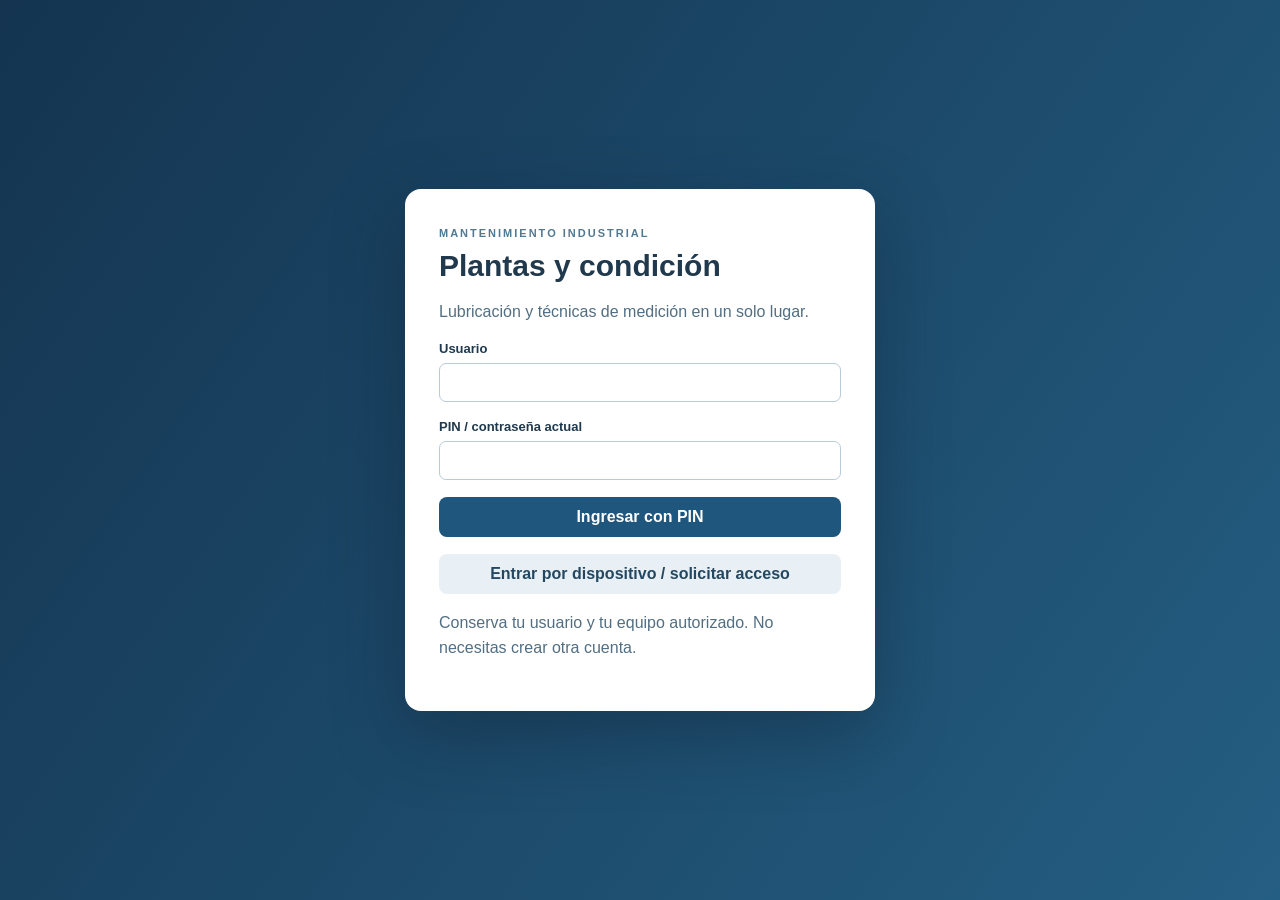
==== commit d354139f: "Actualizacion y tecnicas de medicion para pruebas Actualizacion multiplanta y tecnicas de medicion p" ====
--- a/index.html
+++ b/index.html
@@ -1,655 +1,7 @@
-﻿<!doctype html>
-<html lang="es">
-<head>
-  <meta charset="utf-8">
-  <meta name="viewport" content="width=device-width, initial-scale=1">
-  <title>CMMS Local - Lubricación de Equipos</title>
-  <meta name="theme-color" content="#1f4e79">
-  <meta name="apple-mobile-web-app-capable" content="yes">
-  <meta name="apple-mobile-web-app-title" content="Lubricación">
-  <link rel="manifest" href="./manifest.webmanifest?v=20260705-loginfix">
-  <link rel="icon" href="./logo.svg" type="image/svg+xml">
-  <link rel="stylesheet" href="./styles.css?v=20260705-loginfix">
-</head>
-<body>
-  <section id="loginScreen" class="login-screen">
-    <div class="login-card">
-      <div class="login-brand">
-        <img src="./logo.svg" alt="" width="62" height="62">
-        <div>
-          <p class="eyebrow">CMMS · Lubricación</p>
-          <h1>Ingreso a la app</h1>
-          <p>Acceso por rol para técnicos, supervisores y administración.</p>
-        </div>
-      </div>
-
-      <form id="loginForm" class="login-form">
-        <label>
-          Usuario
-          <input id="loginUser" type="text" autocomplete="username" placeholder="Ej: tecnico" required>
-        </label>
-        <label>
-          Clave / PIN
-          <input id="loginPin" type="password" autocomplete="current-password" placeholder="PIN de acceso" required>
-        </label>
-        <button class="btn btn-primary" type="submit">Ingresar</button>
-      </form>
-
-      <div class="login-help">
-        <p><strong>Usuarios iniciales:</strong> admin/admin123 · supervisor/sup123 · tecnico/tec123 · consulta/ver123</p>
-        <p>Cambia estos accesos antes de usar la app en operación real.</p>
-      </div>
-    </div>
-  </section>
-
-  <header class="app-header">
-    <div>
-      <p class="eyebrow">CMMS local · Mantenimiento</p>
-      <h1>Registro y seguimiento de lubricación</h1>
-      <p class="subtitle">Control de frecuencias, evidencias, SAP/OT, alertas por vencimiento y trazabilidad para auditoría.</p>
-    </div>
-    <div class="header-actions">
-      <div id="currentUserBadge" class="user-badge"></div>
-      <button id="btnInstallApp" class="btn btn-secondary hidden" type="button">Instalar app</button>
-      <button id="btnNotify" class="btn btn-secondary" type="button">Activar alertas</button>
-      <button id="btnExportJson" class="btn btn-primary" type="button">Exportar respaldo</button>
-      <button id="btnLogout" class="btn btn-secondary" type="button">Salir</button>
-    </div>
-  </header>
-
-  <main class="layout">
-    <aside class="sidebar">
-      <button class="nav-btn active" data-view="dashboard">Dashboard</button>
-      <button class="nav-btn" data-view="registro">Registrar ejecución</button>
-      <button class="nav-btn" data-view="plan">Plan maestro</button>
-      <button class="nav-btn" data-view="historico">Histórico</button>
-      <button class="nav-btn" data-view="equipos">Equipos</button>
-      <button class="nav-btn" data-view="rutinas">Rutinas</button>
-      <button class="nav-btn" data-view="usuarios">Usuarios</button>
-      <button class="nav-btn" data-view="config">Configuración</button>
-    </aside>
-
-    <section class="content">
-      <section id="dashboard" class="view active">
-        <div class="section-title">
-          <div>
-            <h2>Dashboard de lubricación</h2>
-            <p>Resumen del estado actual del plan calculado con base en las ejecuciones registradas.</p>
-          </div>
-          <button id="btnExportAlerts" class="btn btn-secondary" type="button">Exportar alertas CSV</button>
-        </div>
-
-        <div class="panel dashboard-filters">
-          <label>
-            Estado
-            <select id="dashboardStatusFilter">
-              <option value="">Todos</option>
-              <option value="VENCIDO">Vencido</option>
-              <option value="VENCE HOY">Vence hoy</option>
-              <option value="PROXIMO">Próximo</option>
-              <option value="VIGENTE">Vigente</option>
-            </select>
-          </label>
-          <label>
-            Equipo
-            <select id="dashboardEquipmentFilter"></select>
-          </label>
-          <label>
-            Rutina
-            <select id="dashboardRoutineFilter"></select>
-          </label>
-          <div class="filter-actions">
-            <button id="btnDashboardClear" class="btn btn-secondary" type="button">Limpiar filtros</button>
-          </div>
-        </div>
-
-        <div class="cards" id="dashboardCards"></div>
-
-        <div class="dashboard-grid">
-          <div class="panel">
-            <div class="panel-header">
-              <h3>Estado por equipo</h3>
-              <p>Distribución de rutinas vigentes y pendientes.</p>
-            </div>
-            <div id="equipmentChart" class="bar-chart"></div>
-          </div>
-
-          <div class="panel">
-            <div class="panel-header">
-              <h3>Últimas ejecuciones</h3>
-              <p>Registros más recientes del histórico.</p>
-            </div>
-            <div id="recentRecords" class="recent-list"></div>
-          </div>
-        </div>
-
-        <div class="panel">
-          <div class="panel-header">
-            <h3>Plan filtrado / alertas</h3>
-            <p>Haz clic en una tarjeta o usa los filtros para analizar el plan.</p>
-          </div>
-          <div class="table-wrap">
-            <table>
-              <thead>
-                <tr>
-                  <th>Estado</th>
-                  <th>Días</th>
-                  <th>Próxima fecha</th>
-                  <th>Equipo</th>
-                  <th>Rutina</th>
-                  <th>Responsable</th>
-                  <th>SAP/OT</th>
-                </tr>
-              </thead>
-              <tbody id="alertsTable"></tbody>
-            </table>
-          </div>
-        </div>
-      </section>
-
-      <section id="registro" class="view">
-        <div class="section-title">
-          <div>
-            <h2>Registrar ejecución</h2>
-            <p>Registro rápido por turno. Si la actividad fue urgente, dejar el ID local y luego conciliar con SAP.</p>
-          </div>
-        </div>
-
-        <form id="executionForm" class="form-grid panel">
-          <label>
-            Equipo
-            <select id="recordEquipment" required></select>
-          </label>
-          <label>
-            Rutina
-            <select id="recordRoutine" required></select>
-          </label>
-          <label>
-            Fecha ejecución
-            <input id="recordDate" type="date" required>
-          </label>
-          <label>
-            Hora
-            <input id="recordTime" type="time">
-          </label>
-          <label>
-            Turno
-            <select id="recordShift">
-              <option>Turno 1</option>
-              <option>Turno 2</option>
-              <option>Turno 3</option>
-            </select>
-          </label>
-          <label>
-            Técnico
-            <input id="recordTechnician" type="text" placeholder="Nombre del técnico">
-          </label>
-          <label>
-            Estado ejecución
-            <select id="recordStatus">
-              <option>Ejecutado</option>
-              <option>Parcial</option>
-              <option>No ejecutado</option>
-              <option>Reprogramado</option>
-            </select>
-          </label>
-          <label>
-            Horómetro
-            <input id="recordHourmeter" type="number" min="0" step="0.1" placeholder="Opcional">
-          </label>
-          <label>
-            Lubricante / aceite
-            <input id="recordLubricant" type="text" placeholder="Ej: Nevastane XS 80">
-          </label>
-          <label>
-            Cantidad aplicada
-            <input id="recordQuantity" type="text" placeholder="Ej: 20 g / punto">
-          </label>
-          <label>
-            Equipo detenido / LOTO
-            <select id="recordLoto">
-              <option>Sí</option>
-              <option>No</option>
-              <option>No aplica</option>
-            </select>
-          </label>
-          <label>
-            Condición aceite
-            <select id="recordOilCondition">
-              <option>No aplica</option>
-              <option>Normal</option>
-              <option>Bajo nivel</option>
-              <option>Contaminado</option>
-              <option>Con fuga</option>
-              <option>Requiere cambio</option>
-            </select>
-          </label>
-          <label>
-            Aviso SAP
-            <input id="recordSapNotice" type="text" placeholder="Aviso SAP">
-          </label>
-          <label>
-            OT SAP
-            <input id="recordSapOrder" type="text" placeholder="Orden SAP">
-          </label>
-          <label>
-            Evidencia / foto
-            <input id="recordEvidence" type="text" placeholder="Ruta, link o nombre de archivo">
-          </label>
-          <label>
-            Supervisor
-            <input id="recordSupervisor" type="text" placeholder="Nombre supervisor">
-          </label>
-          <label class="span-2">
-            Hallazgos
-            <textarea id="recordFindings" rows="3" placeholder="Condición encontrada, fugas, ruido, temperatura, vibración, suciedad, acceso, etc."></textarea>
-          </label>
-          <label class="span-2">
-            Acción correctiva / observaciones
-            <textarea id="recordAction" rows="3" placeholder="Acción realizada, recomendación, repuesto requerido o justificación si no se ejecutó."></textarea>
-          </label>
-          <div class="form-actions span-2">
-            <button class="btn btn-primary" type="submit">Guardar registro</button>
-            <button id="btnClearRecord" class="btn btn-secondary" type="button">Limpiar</button>
-          </div>
-        </form>
-      </section>
-
-      <section id="plan" class="view">
-        <div class="section-title">
-          <div>
-            <h2>Plan maestro y alertas</h2>
-            <p>La app cruza todos los equipos activos con las rutinas aplicables y calcula vencimientos.</p>
-          </div>
-          <div class="inline-actions">
-            <select id="planStatusFilter">
-              <option value="">Todos los estados</option>
-              <option value="VENCIDO">Vencido</option>
-              <option value="VENCE HOY">Vence hoy</option>
-              <option value="PROXIMO">Próximo</option>
-              <option value="VIGENTE">Vigente</option>
-            </select>
-            <button id="btnExportPlan" class="btn btn-secondary" type="button">Exportar plan CSV</button>
-          </div>
-        </div>
-
-        <div class="table-wrap panel">
-          <table>
-            <thead>
-              <tr>
-                <th>Estado</th>
-                <th>Días</th>
-                <th>Equipo</th>
-                <th>Familia</th>
-                <th>Rutina</th>
-                <th>Frecuencia</th>
-                <th>Última ejecución</th>
-                <th>Próxima fecha</th>
-                <th>Procedimiento</th>
-                <th>Responsable</th>
-              </tr>
-            </thead>
-            <tbody id="planTable"></tbody>
-          </table>
-        </div>
-      </section>
-
-      <section id="historico" class="view">
-        <div class="section-title">
-          <div>
-            <h2>Histórico de ejecuciones</h2>
-            <p>Bitácora trazable para análisis, auditoría y conciliación con SAP.</p>
-          </div>
-          <button id="btnExportRecords" class="btn btn-secondary" type="button">Exportar histórico CSV</button>
-        </div>
-        <div class="table-wrap panel">
-          <table>
-            <thead>
-              <tr>
-                <th>ID</th>
-                <th>Fecha</th>
-                <th>Equipo</th>
-                <th>Rutina</th>
-                <th>Estado</th>
-                <th>Turno</th>
-                <th>Técnico</th>
-                <th>SAP</th>
-                <th>Hallazgos</th>
-                <th></th>
-              </tr>
-            </thead>
-            <tbody id="recordsTable"></tbody>
-          </table>
-        </div>
-      </section>
-
-      <section id="equipos" class="view">
-        <div class="section-title">
-          <div>
-            <h2>Equipos</h2>
-            <p>Lista maestra local. Puede alinearse después con códigos SAP, centros de costo y sistemas/subsistemas.</p>
-          </div>
-        </div>
-
-        <form id="equipmentForm" class="form-grid panel">
-          <input id="equipmentId" type="hidden">
-          <label>
-            Código equipo
-            <input id="equipmentCode" type="text" required placeholder="Ej: 30M001">
-          </label>
-          <label>
-            Nombre
-            <input id="equipmentName" type="text" required placeholder="Ej: Centrífuga horizontal">
-          </label>
-          <label>
-            Área
-            <input id="equipmentArea" type="text" placeholder="Ej: Hipocalcio">
-          </label>
-          <label>
-            Sistema
-            <input id="equipmentSystem" type="text" placeholder="Ej: Centrifugación">
-          </label>
-          <label>
-            Subsistema
-            <input id="equipmentSubsystem" type="text" placeholder="Ej: Decantación">
-          </label>
-          <label>
-            Familia
-            <select id="equipmentFamily">
-              <option>Centrífugas</option>
-              <option>Bombas</option>
-              <option>Chillers</option>
-              <option>Compresores</option>
-              <option>Empaque</option>
-              <option>Motores</option>
-              <option>General</option>
-            </select>
-          </label>
-          <label>
-            Criticidad
-            <select id="equipmentCriticality">
-              <option>Alta</option>
-              <option>Media</option>
-              <option>Baja</option>
-            </select>
-          </label>
-          <label>
-            Centro de costo
-            <input id="equipmentCostCenter" type="text" placeholder="Ej: CC-01">
-          </label>
-          <div class="form-actions span-2">
-            <button class="btn btn-primary" type="submit">Guardar equipo</button>
-            <button id="btnClearEquipment" class="btn btn-secondary" type="button">Nuevo equipo</button>
-          </div>
-        </form>
-
-        <div class="table-wrap panel">
-          <table>
-            <thead>
-              <tr>
-                <th>Código</th>
-                <th>Nombre</th>
-                <th>Área</th>
-                <th>Familia</th>
-                <th>Criticidad</th>
-                <th>Centro costo</th>
-                <th></th>
-              </tr>
-            </thead>
-            <tbody id="equipmentTable"></tbody>
-          </table>
-        </div>
-      </section>
-
-      <section id="rutinas" class="view">
-        <div class="section-title">
-          <div>
-            <h2>Rutinas</h2>
-            <p>Define frecuencias por familia de equipo. Las rutinas de centrífugas ya quedan precargadas.</p>
-          </div>
-        </div>
-
-        <form id="routineForm" class="form-grid panel">
-          <input id="routineId" type="hidden">
-          <label>
-            Código rutina
-            <input id="routineCode" type="text" required placeholder="Ej: R1">
-          </label>
-          <label>
-            Nombre
-            <input id="routineName" type="text" required placeholder="Ej: Rutina 1">
-          </label>
-          <label>
-            Aplica a familia
-            <select id="routineScope">
-              <option>Todos</option>
-              <option>Centrífugas</option>
-              <option>Bombas</option>
-              <option>Chillers</option>
-              <option>Compresores</option>
-              <option>Empaque</option>
-              <option>Motores</option>
-              <option>General</option>
-            </select>
-          </label>
-          <label>
-            Frecuencia días
-            <input id="routineFrequency" type="number" min="1" required placeholder="Ej: 30">
-          </label>
-          <label>
-            Frecuencia texto
-            <input id="routineFrequencyText" type="text" placeholder="Ej: Mensual">
-          </label>
-          <label>
-            Responsable
-            <input id="routineResponsible" type="text" placeholder="Ej: Técnico mecánico">
-          </label>
-          <label>
-            Lubricante / aceite
-            <input id="routineLubricant" type="text" placeholder="Ej: Nevastane XS 80">
-          </label>
-          <label>
-            Requiere LOTO
-            <select id="routineLoto">
-              <option>Sí</option>
-              <option>No</option>
-              <option>Según condición</option>
-            </select>
-          </label>
-          <label class="span-2">
-            Actividad
-            <textarea id="routineDescription" rows="3" placeholder="Descripción técnica de la rutina"></textarea>
-          </label>
-          <label class="span-2">
-            Procedimiento / referencia
-            <input id="routineProcedure" type="text" placeholder="Procedimiento, manual o estándar">
-          </label>
-          <div class="form-actions span-2">
-            <button class="btn btn-primary" type="submit">Guardar rutina</button>
-            <button id="btnClearRoutine" class="btn btn-secondary" type="button">Nueva rutina</button>
-          </div>
-        </form>
-
-        <div class="table-wrap panel">
-          <table>
-            <thead>
-              <tr>
-                <th>Código</th>
-                <th>Rutina</th>
-                <th>Aplica a</th>
-                <th>Frecuencia</th>
-                <th>Lubricante</th>
-                <th>Procedimiento</th>
-                <th></th>
-              </tr>
-            </thead>
-            <tbody id="routinesTable"></tbody>
-          </table>
-        </div>
-      </section>
-
-      <section id="usuarios" class="view">
-        <div class="section-title">
-          <div>
-            <h2>Usuarios y permisos</h2>
-            <p>Alta de técnicos, supervisores y perfiles de consulta. Esta gestión es local para esta versión.</p>
-          </div>
-        </div>
-
-        <div class="permissions-grid">
-          <article class="panel">
-            <h3>Administrador</h3>
-            <p>Acceso total: usuarios, configuración, equipos, rutinas, registros, exportaciones e importaciones.</p>
-          </article>
-          <article class="panel">
-            <h3>Supervisor</h3>
-            <p>Puede registrar, revisar histórico, exportar reportes y dar seguimiento al plan.</p>
-          </article>
-          <article class="panel">
-            <h3>Técnico</h3>
-            <p>Puede registrar ejecuciones, consultar dashboard y revisar el plan asignado.</p>
-          </article>
-          <article class="panel">
-            <h3>Consulta</h3>
-            <p>Solo lectura para auditoría, gerencia o revisión de indicadores.</p>
-          </article>
-        </div>
-
-        <form id="userForm" class="form-grid panel">
-          <input id="userId" type="hidden">
-          <label>
-            Nombre
-            <input id="userName" type="text" required placeholder="Nombre completo">
-          </label>
-          <label>
-            Usuario
-            <input id="userUsername" type="text" required placeholder="Ej: jperez">
-          </label>
-          <label>
-            Rol
-            <select id="userRole">
-              <option value="admin">Administrador</option>
-              <option value="supervisor">Supervisor</option>
-              <option value="tecnico">Técnico</option>
-              <option value="consulta">Consulta</option>
-            </select>
-          </label>
-          <label>
-            PIN / clave
-            <input id="userPin" type="text" required placeholder="PIN temporal">
-          </label>
-          <label>
-            Estado
-            <select id="userActive">
-              <option value="true">Activo</option>
-              <option value="false">Inactivo</option>
-            </select>
-          </label>
-          <label>
-            Turno / observación
-            <input id="userNote" type="text" placeholder="Ej: Turno 1 / mecánico">
-          </label>
-          <div class="form-actions span-2">
-            <button class="btn btn-primary" type="submit">Guardar usuario</button>
-            <button id="btnClearUser" class="btn btn-secondary" type="button">Nuevo usuario</button>
-          </div>
-        </form>
-
-        <div class="table-wrap panel">
-          <table>
-            <thead>
-              <tr>
-                <th>Nombre</th>
-                <th>Usuario</th>
-                <th>Rol</th>
-                <th>Estado</th>
-                <th>Observación</th>
-                <th></th>
-              </tr>
-            </thead>
-            <tbody id="usersTable"></tbody>
-          </table>
-        </div>
-      </section>
-
-      <section id="config" class="view">
-        <div class="section-title">
-          <div>
-            <h2>Configuración y respaldo</h2>
-            <p>Parámetros generales del control local.</p>
-          </div>
-        </div>
-
-        <form id="configForm" class="form-grid panel">
-          <label>
-            Fecha base si no hay registros
-            <input id="configBaseDate" type="date">
-          </label>
-          <label>
-            Días de prealerta
-            <input id="configPrealert" type="number" min="1" max="60">
-          </label>
-          <label>
-            Planta / área
-            <input id="configSite" type="text">
-          </label>
-          <label>
-            Sistema maestro
-            <input id="configMaster" type="text" placeholder="SAP">
-          </label>
-          <div class="form-actions span-2">
-            <button class="btn btn-primary" type="submit">Guardar configuración</button>
-          </div>
-        </form>
-
-        <div class="panel">
-          <div class="panel-header">
-            <h3>Respaldo / restauración</h3>
-            <p>Útil para mover información entre equipos o guardar evidencia mensual.</p>
-          </div>
-          <div class="inline-actions">
-            <button id="btnExportJson2" class="btn btn-secondary" type="button">Exportar JSON</button>
-            <label class="file-btn">
-              Importar JSON
-              <input id="importJson" type="file" accept=".json,application/json">
-            </label>
-            <button id="btnSeedDemo" class="btn btn-danger" type="button">Cargar datos del Excel actualizado</button>
-          </div>
-          <p class="note">Nota: esta versión guarda en el navegador. Para operación multiusuario de planta conviene pasarla a servidor con base de datos y usuarios.</p>
-        </div>
-      </section>
-    </section>
-  </main>
-
-  <div id="toast" class="toast" role="status"></div>
-  <script src="./app.js?v=20260705-loginfix"></script>
-  <script>
-    // Respaldo de ingreso: si una versión anterior del JS quedó en caché o falla antes de enlazar el formulario,
-    // este bloque permite desbloquear la app con los usuarios iniciales.
-    (() => {
-      const users = {
-        admin: { id: "USR-ADMIN", name: "Administrador", username: "admin", pin: "admin123", role: "admin" },
-        supervisor: { id: "USR-SUPERVISOR", name: "Supervisor mantenimiento", username: "supervisor", pin: "sup123", role: "supervisor" },
-        tecnico: { id: "USR-TECNICO", name: "Técnico de turno", username: "tecnico", pin: "tec123", role: "tecnico" },
-        consulta: { id: "USR-CONSULTA", name: "Usuario consulta", username: "consulta", pin: "ver123", role: "consulta" },
-      };
-      const form = document.getElementById("loginForm");
-      if (!form || form.dataset.fallbackBound === "true") return;
-      form.dataset.fallbackBound = "true";
-      form.addEventListener("submit", (event) => {
-        const username = document.getElementById("loginUser")?.value.trim().toLowerCase();
-        const pin = document.getElementById("loginPin")?.value.trim();
-        const user = users[username];
-        if (!user || user.pin !== pin) return;
-        localStorage.setItem("cmms_lubricacion_session_v1", user.id);
-        document.body.classList.remove("locked");
-        document.getElementById("loginScreen")?.classList.add("hidden");
-        const badge = document.getElementById("currentUserBadge");
-        if (badge && !badge.textContent) badge.textContent = `${user.name} · ${user.role}`;
-      }, true);
-    })();
-  </script>
-  <script src="./plan-excel.js?v=20261027" defer></script>
-</body>
-</html>
-
+<!doctype html>
+<html lang="es"><head><meta charset="utf-8"><meta name="viewport" content="width=device-width,initial-scale=1"><meta name="theme-color" content="#173c59"><title>Mantenimiento · Plantas y condición</title><link rel="manifest" href="/manifest.webmanifest"><link rel="stylesheet" href="/styles.css"></head>
+<body><section id="login" class="login"><div class="login-card"><span class="eyebrow">MANTENIMIENTO INDUSTRIAL</span><h1>Plantas y condición</h1><p>Lubricación y técnicas de medición en un solo lugar.</p><form id="loginForm"><label>Usuario<input name="username" autocomplete="username" required></label><label>PIN / contraseña actual<input name="password" type="password" autocomplete="current-password" required></label><button>Ingresar con PIN</button><button type="button" id="deviceLogin" class="secondary">Entrar por dispositivo / solicitar acceso</button></form><p>Conserva tu usuario y tu equipo autorizado. No necesitas crear otra cuenta.</p><p id="loginMessage" role="status"></p>
+<details id="setup" hidden><summary>Instalación inicial</summary><p>Solo se utiliza una vez, con el token configurado en Cloudflare.</p><form id="setupForm"><label>Token de instalación<input name="token" type="password" required autocomplete="off"></label><label>Nombre del administrador<input name="name" required></label><label>Usuario administrador<input name="username" required></label><label>Contraseña (mínimo 12 caracteres)<input name="password" type="password" minlength="12" required autocomplete="new-password"></label><button>Crear administrador</button></form></details></div></section>
+<div id="shell" hidden><aside><div class="brand">Mantenimiento<span>PLANTAS Y CONDICIÓN</span></div><small>NAVEGACIÓN</small><button data-module="plantas">▦ Plantas</button><button data-module="lubricacion">◉ Lubricación</button><button data-module="medicion">⌁ Técnicas de medición</button><button id="adminNav" data-module="admin" hidden>⚙ Administración</button><div class="sidebar-bottom"><span id="userLabel"></span><button id="installApp" hidden>Instalar app</button><button id="logout">Cerrar sesión</button></div></aside><main><header><div><span class="eyebrow">CONTROL DE MANTENIMIENTO</span><h1 id="pageTitle">Lubricación</h1><p id="subtitle">Plan maestro, ejecuciones y seguimiento por planta.</p></div><label id="plantLabel">Planta autorizada<select id="plant"></select></label></header><p id="notice" role="status" aria-live="polite"></p><div id="content"></div></main></div>
+<dialog id="editor"><form id="recordForm"><div class="dialog-title"><h2 id="editorTitle">Registro</h2><button type="button" id="closeEditor" class="secondary">Cerrar</button></div><div id="fields" class="grid"></div><p id="editorMessage" role="status"></p><button id="saveRecord">Guardar</button></form></dialog>
+<script src="/xlsx.js"></script><script type="module" src="/app.js"></script></body></html>
--- a/styles.css
+++ b/styles.css
@@ -1,631 +1,5 @@
-:root {
-  --bg: #f4f7fb;
-  --panel: #ffffff;
-  --text: #1f2937;
-  --muted: #667085;
-  --blue: #1f4e79;
-  --blue-2: #2563eb;
-  --line: #d9e2ec;
-  --green: #16803c;
-  --green-bg: #e7f6eb;
-  --amber: #a66300;
-  --amber-bg: #fff4d6;
-  --red: #b42318;
-  --red-bg: #ffe7e5;
-  --gray-bg: #eef2f6;
-  --shadow: 0 18px 48px rgba(15, 23, 42, 0.08);
-  --radius: 18px;
-}
-
-* {
-  box-sizing: border-box;
-}
-
-body {
-  margin: 0;
-  font-family: Calibri, "Segoe UI", Arial, sans-serif;
-  color: var(--text);
-  background:
-    radial-gradient(circle at top left, rgba(37, 99, 235, 0.12), transparent 30rem),
-    linear-gradient(180deg, #eef5ff 0%, var(--bg) 22rem);
-}
-
-body.locked .app-header,
-body.locked .layout {
-  display: none;
-}
-
-.hidden {
-  display: none !important;
-}
-
-.login-screen {
-  min-height: 100vh;
-  display: grid;
-  place-items: center;
-  padding: 1rem;
-  background:
-    radial-gradient(circle at top left, rgba(37, 99, 235, 0.22), transparent 34rem),
-    linear-gradient(135deg, #0f253b, #1f4e79 55%, #2563eb);
-}
-
-.login-card {
-  width: min(34rem, 100%);
-  padding: 1.4rem;
-  border: 1px solid rgba(255, 255, 255, 0.22);
-  border-radius: 24px;
-  color: white;
-  background: rgba(255, 255, 255, 0.12);
-  box-shadow: 0 24px 80px rgba(0, 0, 0, 0.25);
-  backdrop-filter: blur(18px);
-}
-
-.login-brand {
-  display: flex;
-  gap: 1rem;
-  align-items: center;
-  margin-bottom: 1rem;
-}
-
-.login-brand img {
-  flex: 0 0 auto;
-  border-radius: 18px;
-  box-shadow: 0 12px 32px rgba(0, 0, 0, 0.2);
-}
-
-.login-brand h1 {
-  margin-bottom: 0.25rem;
-}
-
-.login-brand p {
-  margin-bottom: 0;
-  color: rgba(255, 255, 255, 0.82);
-}
-
-.login-form {
-  display: grid;
-  gap: 0.9rem;
-  padding: 1rem;
-  border-radius: 18px;
-  background: rgba(255, 255, 255, 0.9);
-}
-
-.login-form label {
-  color: #1f2937;
-}
-
-.login-help {
-  margin-top: 1rem;
-  padding: 0.85rem;
-  border-radius: 16px;
-  color: rgba(255, 255, 255, 0.86);
-  background: rgba(0, 0, 0, 0.18);
-}
-
-.login-help p {
-  margin-bottom: 0.35rem;
-}
-
-.user-badge {
-  max-width: 18rem;
-  padding: 0.55rem 0.75rem;
-  border: 1px solid rgba(255, 255, 255, 0.25);
-  border-radius: 999px;
-  color: white;
-  background: rgba(255, 255, 255, 0.14);
-  font-weight: 700;
-}
-
-button,
-input,
-select,
-textarea {
-  font: inherit;
-}
-
-.app-header {
-  display: flex;
-  align-items: flex-start;
-  justify-content: space-between;
-  gap: 1rem;
-  padding: 2rem;
-  color: white;
-  background: linear-gradient(135deg, #173b5f, #1f4e79 55%, #2563eb);
-}
-
-.eyebrow {
-  margin: 0 0 0.35rem;
-  letter-spacing: 0.12em;
-  text-transform: uppercase;
-  font-size: 0.78rem;
-  opacity: 0.82;
-}
-
-h1,
-h2,
-h3,
-p {
-  margin-top: 0;
-}
-
-h1 {
-  margin-bottom: 0.45rem;
-  font-size: clamp(1.65rem, 2.5vw, 2.45rem);
-}
-
-.subtitle {
-  max-width: 52rem;
-  margin-bottom: 0;
-  color: rgba(255, 255, 255, 0.86);
-}
-
-.header-actions,
-.inline-actions,
-.form-actions {
-  display: flex;
-  flex-wrap: wrap;
-  gap: 0.65rem;
-  align-items: center;
-}
-
-.layout {
-  display: grid;
-  grid-template-columns: 16rem minmax(0, 1fr);
-  gap: 1.25rem;
-  padding: 1.25rem;
-}
-
-.sidebar {
-  position: sticky;
-  top: 1.25rem;
-  align-self: start;
-  padding: 0.75rem;
-  border: 1px solid var(--line);
-  border-radius: var(--radius);
-  background: rgba(255, 255, 255, 0.88);
-  box-shadow: var(--shadow);
-  backdrop-filter: blur(10px);
-}
-
-.nav-btn {
-  width: 100%;
-  padding: 0.9rem 1rem;
-  border: 0;
-  border-radius: 13px;
-  color: #314155;
-  background: transparent;
-  text-align: left;
-  cursor: pointer;
-}
-
-.nav-btn:hover {
-  background: #eef5ff;
-}
-
-.nav-btn.active {
-  color: white;
-  background: var(--blue);
-}
-
-.content {
-  min-width: 0;
-}
-
-.view {
-  display: none;
-}
-
-.view.active {
-  display: block;
-}
-
-.section-title {
-  display: flex;
-  justify-content: space-between;
-  gap: 1rem;
-  align-items: flex-start;
-  margin-bottom: 1rem;
-}
-
-.section-title h2 {
-  margin-bottom: 0.25rem;
-  color: #142b44;
-}
-
-.section-title p,
-.panel-header p,
-.note {
-  color: var(--muted);
-}
-
-.panel {
-  margin-bottom: 1rem;
-  padding: 1rem;
-  border: 1px solid var(--line);
-  border-radius: var(--radius);
-  background: rgba(255, 255, 255, 0.94);
-  box-shadow: var(--shadow);
-}
-
-.panel-header {
-  display: flex;
-  justify-content: space-between;
-  gap: 1rem;
-  align-items: baseline;
-  margin-bottom: 0.75rem;
-}
-
-.cards {
-  display: grid;
-  grid-template-columns: repeat(5, minmax(10rem, 1fr));
-  gap: 0.85rem;
-  margin-bottom: 1rem;
-}
-
-.card {
-  padding: 1rem;
-  border: 1px solid var(--line);
-  border-radius: var(--radius);
-  background: white;
-  box-shadow: var(--shadow);
-}
-
-.card.clickable {
-  cursor: pointer;
-}
-
-.card.clickable:hover {
-  transform: translateY(-2px);
-}
-
-.card.active-filter {
-  outline: 3px solid rgba(37, 99, 235, 0.35);
-}
-
-.card p {
-  margin-bottom: 0.35rem;
-  color: var(--muted);
-  font-size: 0.92rem;
-}
-
-.card strong {
-  display: block;
-  font-size: 1.9rem;
-  line-height: 1.1;
-}
-
-.card small {
-  display: block;
-  margin-top: 0.35rem;
-  color: var(--muted);
-}
-
-.card.red {
-  border-color: #fecaca;
-  background: var(--red-bg);
-}
-
-.card.amber {
-  border-color: #fde68a;
-  background: var(--amber-bg);
-}
-
-.card.green {
-  border-color: #bbf7d0;
-  background: var(--green-bg);
-}
-
-.card.blue {
-  border-color: #bfdbfe;
-  background: #e8f1ff;
-}
-
-.btn,
-.file-btn {
-  display: inline-flex;
-  align-items: center;
-  justify-content: center;
-  min-height: 2.45rem;
-  padding: 0.65rem 1rem;
-  border: 1px solid transparent;
-  border-radius: 12px;
-  font-weight: 700;
-  text-decoration: none;
-  cursor: pointer;
-  transition: 0.15s ease;
-}
-
-.btn:hover,
-.file-btn:hover {
-  transform: translateY(-1px);
-}
-
-.btn-primary {
-  color: white;
-  background: var(--blue-2);
-}
-
-.btn-secondary,
-.file-btn {
-  color: var(--blue);
-  border-color: #bfdbfe;
-  background: white;
-}
-
-.btn-danger {
-  color: white;
-  background: var(--red);
-}
-
-.file-btn input {
-  display: none;
-}
-
-.table-wrap {
-  overflow: auto;
-}
-
-table {
-  width: 100%;
-  border-collapse: collapse;
-  min-width: 52rem;
-}
-
-th,
-td {
-  padding: 0.72rem;
-  border-bottom: 1px solid var(--line);
-  text-align: left;
-  vertical-align: top;
-}
-
-th {
-  position: sticky;
-  top: 0;
-  z-index: 1;
-  color: white;
-  background: var(--blue);
-  white-space: nowrap;
-}
-
-tr:hover td {
-  background: #f8fbff;
-}
-
-.badge {
-  display: inline-flex;
-  align-items: center;
-  min-height: 1.65rem;
-  padding: 0.25rem 0.6rem;
-  border-radius: 999px;
-  font-size: 0.82rem;
-  font-weight: 800;
-  white-space: nowrap;
-}
-
-.badge.red {
-  color: var(--red);
-  background: var(--red-bg);
-}
-
-.badge.amber {
-  color: var(--amber);
-  background: var(--amber-bg);
-}
-
-.badge.green {
-  color: var(--green);
-  background: var(--green-bg);
-}
-
-.badge.gray {
-  color: #475467;
-  background: var(--gray-bg);
-}
-
-.form-grid {
-  display: grid;
-  grid-template-columns: repeat(2, minmax(0, 1fr));
-  gap: 0.9rem;
-}
-
-.dashboard-filters {
-  display: grid;
-  grid-template-columns: repeat(4, minmax(10rem, 1fr));
-  gap: 0.85rem;
-  align-items: end;
-}
-
-.filter-actions {
-  display: flex;
-  align-items: end;
-}
-
-.dashboard-grid {
-  display: grid;
-  grid-template-columns: minmax(0, 1.15fr) minmax(18rem, 0.85fr);
-  gap: 1rem;
-}
-
-.bar-chart {
-  display: grid;
-  gap: 0.75rem;
-}
-
-.bar-row {
-  display: grid;
-  grid-template-columns: 6rem minmax(8rem, 1fr) 5rem;
-  gap: 0.65rem;
-  align-items: center;
-}
-
-.bar-label {
-  font-weight: 800;
-}
-
-.bar-track {
-  height: 1rem;
-  overflow: hidden;
-  border-radius: 999px;
-  background: #e5eaf1;
-}
-
-.bar-fill {
-  height: 100%;
-  min-width: 0.25rem;
-  border-radius: inherit;
-  background: linear-gradient(90deg, #16a34a, #2563eb);
-}
-
-.bar-fill.warning {
-  background: linear-gradient(90deg, #f59e0b, #dc2626);
-}
-
-.bar-value {
-  color: var(--muted);
-  text-align: right;
-}
-
-.recent-list {
-  display: grid;
-  gap: 0.65rem;
-}
-
-.recent-item {
-  padding: 0.7rem;
-  border: 1px solid var(--line);
-  border-radius: 14px;
-  background: #f8fbff;
-}
-
-.recent-item strong {
-  display: block;
-}
-
-.recent-item small {
-  color: var(--muted);
-}
-
-.permissions-grid {
-  display: grid;
-  grid-template-columns: repeat(4, minmax(12rem, 1fr));
-  gap: 0.85rem;
-}
-
-.permissions-grid .panel {
-  margin-bottom: 0;
-}
-
-label {
-  display: grid;
-  gap: 0.35rem;
-  color: #344054;
-  font-weight: 700;
-}
-
-input,
-select,
-textarea {
-  width: 100%;
-  padding: 0.72rem 0.8rem;
-  border: 1px solid #cbd5e1;
-  border-radius: 12px;
-  color: var(--text);
-  background: white;
-}
-
-textarea {
-  resize: vertical;
-}
-
-.span-2 {
-  grid-column: span 2;
-}
-
-.row-actions {
-  display: flex;
-  gap: 0.4rem;
-}
-
-.mini-btn {
-  padding: 0.35rem 0.55rem;
-  border: 1px solid #cbd5e1;
-  border-radius: 9px;
-  color: #334155;
-  background: white;
-  cursor: pointer;
-}
-
-.mini-btn.danger {
-  color: var(--red);
-}
-
-.toast {
-  position: fixed;
-  right: 1rem;
-  bottom: 1rem;
-  display: none;
-  max-width: min(28rem, calc(100vw - 2rem));
-  padding: 0.85rem 1rem;
-  border-radius: 14px;
-  color: white;
-  background: #111827;
-  box-shadow: var(--shadow);
-}
-
-.toast.show {
-  display: block;
-}
-
-.note {
-  margin-top: 1rem;
-  margin-bottom: 0;
-}
-
-@media (max-width: 1100px) {
-  .layout {
-    grid-template-columns: 1fr;
-  }
-
-  .sidebar {
-    position: static;
-    display: grid;
-    grid-template-columns: repeat(3, 1fr);
-  }
-
-  .cards {
-    grid-template-columns: repeat(2, minmax(10rem, 1fr));
-  }
-
-  .dashboard-filters,
-  .dashboard-grid,
-  .permissions-grid {
-    grid-template-columns: 1fr;
-  }
-}
-
-@media (max-width: 720px) {
-  .app-header,
-  .section-title,
-  .panel-header {
-    flex-direction: column;
-  }
-
-  .layout {
-    padding: 0.75rem;
-  }
-
-  .sidebar {
-    grid-template-columns: 1fr;
-  }
-
-  .cards,
-  .form-grid,
-  .dashboard-filters {
-    grid-template-columns: 1fr;
-  }
-
-  .span-2 {
-    grid-column: span 1;
-  }
-}
+:root{font-family:Segoe UI,Arial,sans-serif;color:#20394d;background:#f2f5f8;--blue:#1e567e;--border:#dce5ed}*{box-sizing:border-box}body{margin:0}button,input,select,textarea{font:inherit}button{border:0;border-radius:8px;padding:11px 16px;background:var(--blue);color:white;cursor:pointer;font-weight:600}button:disabled{opacity:.5;cursor:wait}button.secondary{background:#e9f0f5;color:#244861}button:focus-visible,a:focus-visible{outline:3px solid #47a9e4;outline-offset:3px}input,select,textarea{display:block;width:100%;padding:11px;border:1px solid #b9cad8;border-radius:7px;background:white;color:#20394d}label{display:flex;flex-direction:column;gap:7px;font-size:13px;font-weight:600}textarea{min-height:85px}h1{font-size:30px;margin:8px 0}h2{font-size:21px}p{line-height:1.6}.eyebrow{font-size:11px;font-weight:700;letter-spacing:2px;color:#527991}small{color:#657d90}.login{min-height:100vh;display:grid;place-items:center;background:linear-gradient(125deg,#143450,#245e82)}.login-card{background:white;width:min(470px,94vw);padding:34px;border-radius:16px;box-shadow:0 24px 70px #10213166}.login-card form{display:grid;gap:17px}.login-card p{color:#526e82}#shell{display:flex;min-height:100vh}aside{width:246px;background:#153650;color:white;padding:28px 18px;display:flex;flex-direction:column;gap:12px;position:sticky;top:0;height:100vh;flex-shrink:0}.brand{font-size:22px;font-weight:700;margin:10px 8px 42px}.brand span{display:block;font-size:10px;letter-spacing:2px;color:#98b8cb;margin-top:10px}aside small{margin-left:8px;color:#9ab9cb;letter-spacing:1px;font-size:10px}aside button{text-align:left;background:transparent;color:#dce9f2;font-size:14px;padding:15px 12px}aside button.active{background:#2c6388;color:white}aside button:hover{background:#244e6b}.sidebar-bottom{margin-top:auto;display:grid;gap:10px;font-size:13px;color:#bfd4e2}main{padding:32px 38px;min-width:0;flex:1}header{display:flex;align-items:center;justify-content:space-between;gap:24px;margin-bottom:20px}header p{color:#61798c;margin:8px 0}header label{min-width:230px}.cards{display:grid;grid-template-columns:repeat(3,minmax(0,1fr));gap:16px;margin:22px 0}.card,.panel{background:white;border:1px solid var(--border);border-radius:12px;padding:22px}.card strong{display:block;font-size:31px;margin-top:10px}.toolbar{display:flex;align-items:center;justify-content:space-between;flex-wrap:wrap;gap:12px;margin:22px 0}.toolbar>div{display:flex;gap:8px;flex-wrap:wrap}.tabs{display:flex;gap:8px;flex-wrap:wrap}.tabs button{background:white;color:#42637a;border:1px solid var(--border)}.tabs button.active{background:var(--blue);color:white}.table-wrap{overflow:auto;border:1px solid var(--border);border-radius:10px;background:white}table{width:100%;border-collapse:collapse;font-size:13px;min-width:750px}th{background:#eaf0f5;text-align:left;color:#3e6079;font-size:12px}th,td{padding:15px;border-bottom:1px solid #e5ecf2;vertical-align:top}td{white-space:pre-line}td button{font-size:12px;padding:6px 9px}.badge{padding:4px 8px;background:#e7f2e9;color:#286347;border-radius:5px;display:inline-block;font-size:11px}.badge.warn{background:#fff0d4;color:#805715}.badge.bad{background:#ffe7e4;color:#9c3b31}.grid{display:grid;grid-template-columns:repeat(2,minmax(0,1fr));gap:16px}.full{grid-column:1/-1}.muted{color:#667f90}.empty{text-align:center;padding:48px 24px;color:#647d90;background:white;border:1px dashed #bfd0dc;border-radius:12px}dialog{border:0;border-radius:14px;padding:26px;width:min(850px,94vw);max-height:92vh;color:#20394d}dialog::backdrop{background:#092234b0}.dialog-title{display:flex;justify-content:space-between;align-items:center;margin-bottom:20px}#notice,#editorMessage{color:#983f2c}#notice:empty,#editorMessage:empty{display:none}.admin-grid{display:grid;grid-template-columns:repeat(2,minmax(0,1fr));gap:20px}.panel form{display:grid;gap:14px}.panel h2{margin-top:0}.section-note{padding:12px 16px;border-left:3px solid #448aba;background:#e9f2f8;color:#385e77;font-size:13px;margin:18px 0}[hidden]{display:none!important}@media(max-width:900px){#shell{display:block}aside{height:auto;width:100%;position:static;flex-direction:row;flex-wrap:wrap;padding:14px}.brand{font-size:18px;margin:0 12px}.brand span,aside small{display:none}.sidebar-bottom{margin:0;display:flex;align-items:center}main{padding:22px 16px}header{align-items:start;flex-direction:column}header label{width:100%}.admin-grid,.grid{grid-template-columns:1fr}.cards{gap:8px}.card{padding:14px}.card strong{font-size:25px}}
+:root #notice.success{color:#286347}
+#recordForm .field-help{display:block;color:#496174;font-size:13px;line-height:1.5;font-weight:400;overflow-wrap:anywhere}
+#recordForm [data-tpoint] .check{flex-direction:row;align-items:center;justify-content:flex-start}#recordForm [data-tpoint] .check input{width:auto;margin:0}#recordForm [data-tpoint] summary{cursor:pointer;padding:10px 0;font-weight:600}#recordForm [data-tpoint] [data-evaluation]{font-weight:600}
+:root .plant-grid{display:grid;grid-template-columns:repeat(auto-fit,minmax(250px,1fr));gap:22px;margin:24px 0} .plant-card{background:white;color:#173c59;text-align:left;border:1px solid #d5e2ec;border-radius:18px;padding:28px;box-shadow:0 8px 24px #173c590b}.plant-card:hover{border-color:#2563eb;background:#f1f7ff}.plant-card h2{font-size:23px}.plant-card p{line-height:1.6;color:#566b7d}.plant-card span:last-child{color:#225dcc}#lubricationFrame{width:100%;min-height:1150px;border:0;border-radius:16px;background:#f4f7fb}.check{display:flex;gap:12px;margin:14px 0}.check input{width:auto}.panel #techAccessForm{margin-top:16px}
